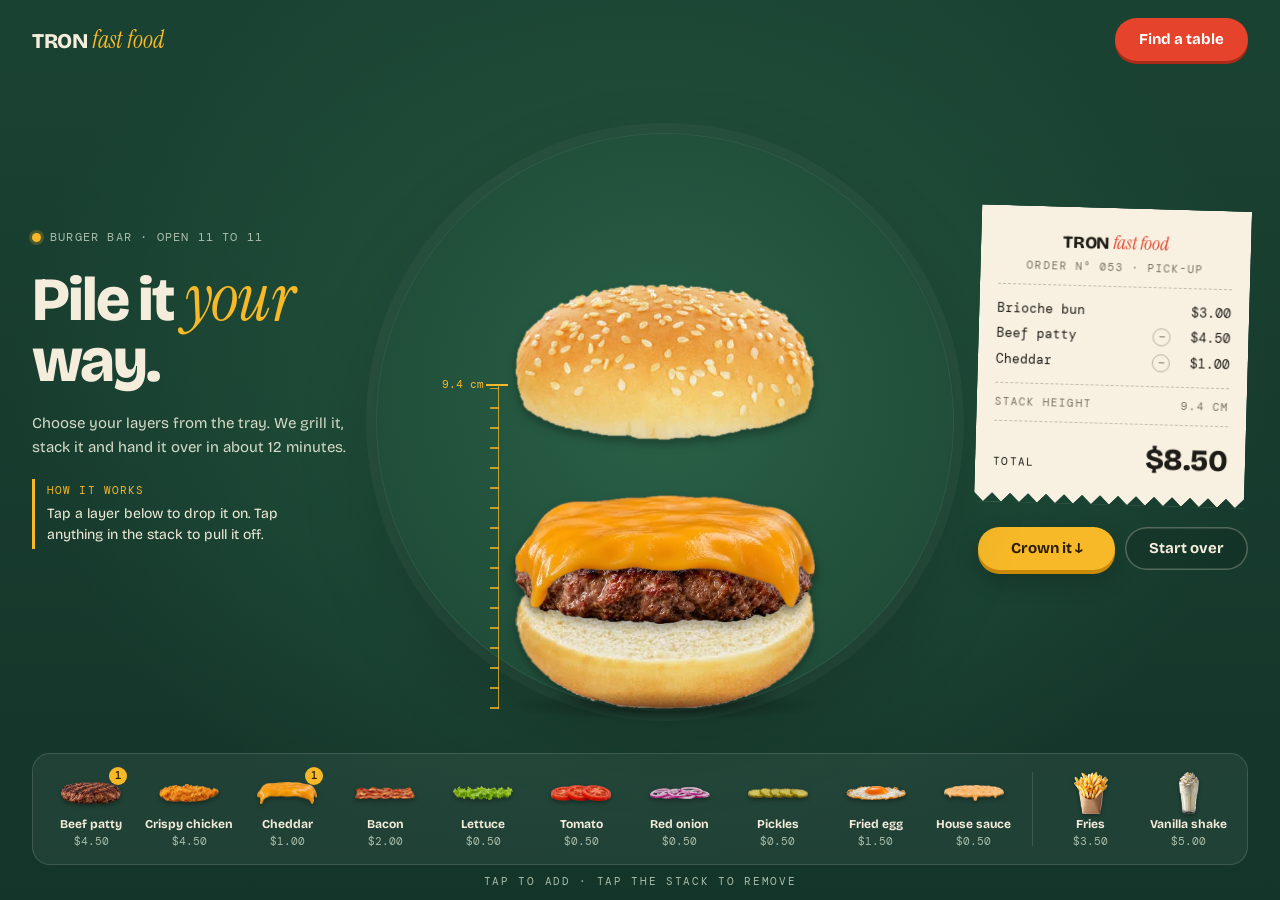
==== index.html @ 31e8bfdc "Add TRON burger builder and Eleven Green concept redesign TRON: interactive build-your-own burger wi" ====
<!doctype html>
<html lang="en">
<head>
  <meta charset="utf-8" />
  <meta name="viewport" content="width=device-width, initial-scale=1" />
  <title>TRON — burgers built by you</title>
  <meta name="description" content="TRON burger bar. Pick your layers, we grill and stack it. Ready in about 12 minutes." />
  <link rel="preconnect" href="https://fonts.googleapis.com" />
  <link rel="preconnect" href="https://fonts.gstatic.com" crossorigin />
  <link href="https://fonts.googleapis.com/css2?family=Bricolage+Grotesque:opsz,wght@12..96,400;12..96,500;12..96,700;12..96,800&family=DM+Mono:wght@400;500&family=Instrument+Serif:ital@1&display=swap" rel="stylesheet" />
  <link rel="stylesheet" href="style.css" />
  <link rel="preload" as="image" href="assets/ingredients/bun-top.webp" />
  <link rel="preload" as="image" href="assets/ingredients/bun-bottom.webp" />
</head>
<body>
  <div class="app">
    <header class="top">
      <a class="logo" href="#" aria-label="TRON, home">TRON <em>fast food</em></a>
      <button class="btn btn-red" id="tableBtn" type="button">Find a table</button>
    </header>

    <main class="builder">
      <section class="intro">
        <p class="kicker"><span class="dot"></span>BURGER BAR · OPEN 11 TO 11</p>
        <h1>Pile it <em>your</em> way.</h1>
        <p class="lead">Choose your layers from the tray. We grill it, stack it and hand it over in about 12 minutes.</p>
        <div class="note" id="note" aria-live="polite">
          <p class="note-title" id="noteTitle">HOW IT WORKS</p>
          <p class="note-text" id="noteText">Tap a layer below to drop it on. Tap anything in the stack to pull it off.</p>
        </div>
      </section>

      <section class="stage" id="stage" aria-label="Your burger">
        <div class="halo" aria-hidden="true"></div>
        <div class="ruler" aria-hidden="true">
          <span class="ruler-mark" id="rulerMark">0.0 cm</span>
        </div>
        <div class="stack" id="stack"></div>
      </section>

      <aside class="side">
        <div class="receipt" id="receipt">
          <p class="r-logo">TRON <em>fast food</em></p>
          <p class="r-meta" id="orderMeta">ORDER N° 042 · PICK-UP</p>
          <ul class="r-lines" id="lines"></ul>
          <div class="r-row r-height"><span>STACK HEIGHT</span><span id="heightVal">0.0 CM</span></div>
          <div class="r-row r-total"><span>TOTAL</span><strong id="totalVal">$0.00</strong></div>
        </div>
        <div class="actions">
          <button class="btn btn-yellow" id="crownBtn" type="button">Crown it ↓</button>
          <button class="btn btn-ghost" id="resetBtn" type="button">Start over</button>
        </div>
      </aside>

      <section class="tray-wrap">
        <div class="tray" id="tray" role="group" aria-label="Ingredients"></div>
        <p class="hint">TAP TO ADD · TAP THE STACK TO REMOVE</p>
      </section>
    </main>
  </div>

  <dialog class="modal" id="doneModal" aria-labelledby="doneTitle">
    <p class="m-kicker" id="doneNo">ORDER N° 042</p>
    <h2 id="doneTitle">It's on the <em>grill.</em></h2>
    <p class="m-text" id="doneText"></p>
    <div class="m-actions">
      <button class="btn btn-red" id="againBtn" type="button">Build another</button>
      <button class="btn btn-ghost-dark" id="closeBtn" type="button">Close</button>
    </div>
  </dialog>

  <dialog class="modal" id="tableModal" aria-labelledby="tableTitle">
    <form id="tableForm" method="dialog">
      <p class="m-kicker">TRON · TABLES</p>
      <h2 id="tableTitle">Find a <em>table.</em></h2>
      <div class="fields">
        <label>Name<input name="name" required autocomplete="given-name" /></label>
        <label>Guests
          <select name="guests"><option>1</option><option selected>2</option><option>3</option><option>4</option><option>5</option><option>6+</option></select>
        </label>
        <label>Date<input type="date" name="date" required /></label>
        <label>Time<input type="time" name="time" min="11:00" max="22:30" value="19:00" required /></label>
      </div>
      <div class="m-actions">
        <button class="btn btn-red" type="submit" value="ok">Book it</button>
        <button class="btn btn-ghost-dark" type="button" id="tableCancel">Cancel</button>
      </div>
    </form>
    <div class="table-done" id="tableDone" hidden>
      <p class="m-kicker">TRON · TABLES</p>
      <h2>See you, <em id="tableName">friend.</em></h2>
      <p class="m-text" id="tableText"></p>
      <div class="m-actions"><button class="btn btn-red" type="button" id="tableOk">Done</button></div>
    </div>
  </dialog>

  <script src="app.js"></script>
</body>
</html>
---- style.css ----
:root {
  --bg: #173b2d;
  --bg-center: #25573f;
  --panel: rgba(255, 255, 255, 0.055);
  --panel-line: rgba(255, 255, 255, 0.13);
  --text: #f4eddb;
  --muted: #a8bdaa;
  --yellow: #f7b928;
  --yellow-dark: #c98a08;
  --red: #e5432c;
  --red-dark: #a92b18;
  --paper: #f8f1e2;
  --ink: #1e1c17;
  --ink-muted: #77705f;

  --f-display: 'Bricolage Grotesque', system-ui, sans-serif;
  --f-serif: 'Instrument Serif', Georgia, serif;
  --f-mono: 'DM Mono', ui-monospace, monospace;
}

* { box-sizing: border-box; }
html, body { margin: 0; overflow-x: clip; }
body {
  min-height: 100vh;
  font-family: var(--f-display);
  color: var(--text);
  background:
    radial-gradient(900px 700px at 50% 42%, var(--bg-center) 0%, transparent 70%),
    linear-gradient(180deg, #1a4232, #14352a);
  background-color: var(--bg);
  -webkit-font-smoothing: antialiased;
}
.defs { position: absolute; width: 0; height: 0; overflow: hidden; }
button { font: inherit; color: inherit; }
p, h1, h2 { margin: 0; }
em { font-family: var(--f-serif); font-style: italic; font-weight: 400; }

/* ---------- shell ---------- */
.app {
  max-width: 1440px;
  margin: 0 auto;
  height: 100vh;
  min-height: 680px;
  display: flex;
  flex-direction: column;
  padding: 18px 32px 10px;
}
.top { display: flex; align-items: center; justify-content: space-between; }
.logo {
  font-family: var(--f-display); font-weight: 800; font-size: 21px; letter-spacing: -0.02em;
  color: var(--text); text-decoration: none;
}
.logo em { color: var(--yellow); font-size: 24px; letter-spacing: 0; }

/* ---------- buttons ---------- */
.btn {
  border: 0; border-radius: 999px; cursor: pointer;
  font-family: var(--f-display); font-weight: 700; font-size: 15px;
  padding: 14px 24px; line-height: 1; white-space: nowrap;
  transition: transform 0.15s ease, box-shadow 0.2s ease, background 0.2s ease, opacity 0.2s;
}
.btn:active { transform: translateY(2px); }
.btn:disabled { opacity: 0.5; cursor: not-allowed; }
.btn-red { background: var(--red); color: #fff; box-shadow: 0 3px 0 var(--red-dark); }
.btn-red:hover { background: #ef5139; }
.btn-red:active { box-shadow: 0 1px 0 var(--red-dark); }
.btn-yellow { background: var(--yellow); color: #2a1c00; box-shadow: 0 4px 0 var(--yellow-dark), 0 10px 24px rgba(0, 0, 0, 0.2); }
.btn-yellow:hover:not(:disabled) { background: #ffc43f; }
.btn-yellow:active { box-shadow: 0 1px 0 var(--yellow-dark); }
.btn-ghost { background: rgba(0, 0, 0, 0.12); color: var(--text); box-shadow: inset 0 0 0 1.5px rgba(244, 237, 219, 0.28); }
.btn-ghost:hover { box-shadow: inset 0 0 0 1.5px var(--text); }
.btn-ghost-dark { background: transparent; color: var(--ink); box-shadow: inset 0 0 0 1.5px rgba(30, 28, 23, 0.22); }
.btn-ghost-dark:hover { box-shadow: inset 0 0 0 1.5px var(--ink); }
:focus-visible { outline: 2px solid var(--yellow); outline-offset: 3px; }

/* ---------- builder grid ---------- */
.builder {
  flex: 1; min-height: 0;
  display: grid;
  grid-template-columns: minmax(250px, 320px) 1fr minmax(240px, 270px);
  grid-template-rows: 1fr auto;
  grid-template-areas: "intro stage side" "tray tray tray";
  gap: 10px 24px;
  padding-top: 14px;
}

/* intro */
.intro { grid-area: intro; align-self: center; display: flex; flex-direction: column; gap: 20px; margin-top: -40px; }
.kicker { font-family: var(--f-mono); font-size: 12px; letter-spacing: 0.1em; color: var(--muted); display: flex; align-items: center; gap: 9px; }
.dot { width: 9px; height: 9px; border-radius: 50%; background: var(--yellow); box-shadow: 0 0 0 3px rgba(247, 185, 40, 0.22); }
h1 { font-family: var(--f-display); font-weight: 800; font-size: clamp(44px, 4.8vw, 72px); line-height: 0.98; letter-spacing: -0.035em; }
h1 em { color: var(--yellow); font-size: 1.08em; letter-spacing: -0.01em; }
.lead { color: #d7dccb; font-size: 15px; line-height: 1.6; max-width: 34ch; }
.note { border-left: 3px solid var(--yellow); padding: 4px 0 4px 12px; min-height: 66px; }
.note-title { font-family: var(--f-mono); font-size: 11px; letter-spacing: 0.1em; color: var(--yellow); margin-bottom: 6px; text-transform: uppercase; }
.note-text { font-size: 14px; line-height: 1.5; color: var(--text); max-width: 32ch; }
.note.flash { animation: flash 0.45s ease; }
@keyframes flash { from { opacity: 0.25; transform: translateX(-6px); } to { opacity: 1; transform: none; } }

/* ---------- stage ---------- */
.stage { grid-area: stage; position: relative; min-height: 420px; }
.halo {
  position: absolute; left: 50%; top: 52%;
  width: min(100%, 92vh, 600px); aspect-ratio: 1; transform: translate(-50%, -50%);
  border-radius: 50%;
  background: radial-gradient(circle at 50% 45%, #2b6248 0%, #22513c 55%, #1d4734 100%);
  box-shadow: 0 0 0 10px rgba(255, 255, 255, 0.035), inset 0 0 0 1px rgba(255, 255, 255, 0.06), 0 30px 80px rgba(0, 0, 0, 0.18);
}
.stage::after {
  content: ""; position: absolute; left: 50%; bottom: 22px; transform: translateX(-50%);
  width: min(60%, 320px); height: 30px; border-radius: 50%;
  background: radial-gradient(closest-side, rgba(0, 0, 0, 0.35), transparent);
  pointer-events: none;
}

.ruler { position: absolute; inset: 0; pointer-events: none; }
.ruler::before {
  content: ""; position: absolute; left: max(10px, calc(50% - 175px)); bottom: 34px; height: var(--rh, 230px); width: 8px; transition: height 0.4s cubic-bezier(0.3, 1.3, 0.5, 1);
  border-right: 1.5px solid rgba(247, 185, 40, 0.75);
  background: repeating-linear-gradient(to top, rgba(247, 185, 40, 0.75) 0 1.5px, transparent 1.5px 20px);
}
.ruler-mark {
  position: absolute; left: max(10px, calc(50% - 175px)); transform: translate(-100%, 50%);
  font-family: var(--f-mono); font-size: 11px; color: var(--yellow); padding-right: 6px;
  transition: bottom 0.4s cubic-bezier(0.3, 1.3, 0.5, 1);
  white-space: nowrap;
}
.ruler-mark::after {
  content: ""; position: absolute; right: -18px; top: 50%; width: 22px; height: 1.5px; background: var(--yellow);
}

.stack {
  --s: 1;
  position: absolute; left: 50%; bottom: 34px; width: 240px; height: 0;
  transform: translateX(-50%) scale(var(--s));
  transform-origin: 50% 100%;
  transition: transform 0.45s cubic-bezier(0.3, 1, 0.4, 1);
}
.layer {
  position: absolute; left: 0; width: 240px; padding: 0; margin: 0; border: 0; background: none;
  transition: bottom 0.38s cubic-bezier(0.3, 1.35, 0.5, 1);
  filter: drop-shadow(0 4px 4px rgba(0, 0, 0, 0.3));
}
.layer img { display: block; width: 240px; height: auto; user-select: none; -webkit-user-drag: none; }
.stack-layer { cursor: pointer; }
.stack-layer img { transition: transform 0.18s ease, filter 0.18s ease; }
.stack-layer:hover:not(:disabled) img { transform: translateX(6px); filter: brightness(1.08); }
.is-crowned .stack-layer { cursor: default; }
.is-crowned .stack-layer:hover img { transform: none; filter: none; }
.drop img { animation: drop 0.6s cubic-bezier(0.3, 0.85, 0.4, 1.15) both; }
@keyframes drop {
  0% { transform: translateY(-420px); opacity: 0; }
  15% { opacity: 1; }
  100% { transform: none; }
}
.pop { animation: pop 0.24s ease-in forwards; }
@keyframes pop { to { transform: translateX(60px) scale(0.7); opacity: 0; } }

.bun-top { transition: bottom 0.6s cubic-bezier(0.45, 1.45, 0.55, 1); }
.bun-top .float { animation: float 3.2s ease-in-out infinite; }
.is-crowned .bun-top .float { animation: none; }
@keyframes float { 50% { transform: translateY(-6px); } }
.pick {
  position: absolute; left: 50%; bottom: 112px; width: 3px; height: 0; border-radius: 2px;
  background: #e4cf9c; transition: height 0.3s ease 0.45s;
}
.flag {
  position: absolute; left: 3px; top: 0; width: 34px; height: 22px;
  background: var(--yellow);
  clip-path: polygon(0 0, 100% 0, 78% 50%, 100% 100%, 0 100%);
  transform: scaleX(0); transform-origin: left; transition: transform 0.25s ease 0.75s;
  font-size: 0;
}
.is-crowned .pick { height: 56px; }
.is-crowned .flag { transform: scaleX(1); }

.side-item { position: absolute; bottom: -6px; transform: scale(0); transform-origin: 50% 100%; transition: transform 0.4s cubic-bezier(0.3, 1.5, 0.5, 1); z-index: 50; filter: drop-shadow(0 6px 8px rgba(0, 0, 0, 0.35)); }
.side-item img { display: block; width: auto; max-width: none; }
.side-fries { left: 214px; }
.side-shake { left: -58px; }
.side-item.on { transform: scale(1); }

/* ---------- receipt ---------- */
.side { grid-area: side; align-self: center; display: flex; flex-direction: column; gap: 22px; margin-top: -40px; }
.receipt {
  --zz: 9px;
  background: var(--paper); color: var(--ink);
  padding: 22px 18px calc(20px + var(--zz));
  transform: rotate(1.6deg);
  filter: drop-shadow(0 16px 26px rgba(0, 0, 0, 0.35));
  -webkit-mask: conic-gradient(from -45deg at bottom, #0000, #000 1deg 89deg, #0000 90deg) 50% / calc(2 * var(--zz)) 100%;
  mask: conic-gradient(from -45deg at bottom, #0000, #000 1deg 89deg, #0000 90deg) 50% / calc(2 * var(--zz)) 100%;
  font-family: var(--f-mono);
}
.r-logo { font-family: var(--f-display); font-weight: 800; text-align: center; font-size: 17px; letter-spacing: -0.02em; }
.r-logo em { color: var(--red); font-size: 19px; letter-spacing: 0; }
.r-meta { text-align: center; font-size: 10.5px; letter-spacing: 0.1em; color: var(--ink-muted); margin: 6px 0 0; padding-bottom: 12px; border-bottom: 1.5px dashed rgba(30, 28, 23, 0.25); }
.r-lines {
  list-style: none; margin: 12px 0 10px; padding: 0; max-height: 196px; overflow-y: auto; position: relative;
  scrollbar-width: thin;
}
.r-lines li { display: grid; grid-template-columns: 1fr auto auto; align-items: center; gap: 8px; font-size: 12.5px; padding: 4px 0; animation: line-in 0.3s ease; }
.r-lines li:first-child { grid-template-columns: 1fr auto; }
.r-lines .l-name em { font-family: var(--f-mono); font-style: normal; color: var(--red); }
@keyframes line-in { from { opacity: 0; transform: translateY(-4px); } }
.l-price { text-align: right; min-width: 52px; }
.minus {
  width: 18px; height: 18px; border-radius: 50%; border: 1px solid rgba(30, 28, 23, 0.3);
  background: transparent; color: var(--ink-muted); cursor: pointer; line-height: 1; padding: 0; font-size: 12px;
}
.minus:hover:not(:disabled) { background: var(--ink); color: var(--paper); }
.minus:disabled { opacity: 0.3; cursor: default; }
.r-row { display: flex; justify-content: space-between; align-items: baseline; }
.r-height { font-size: 10.5px; letter-spacing: 0.1em; color: var(--ink-muted); padding: 12px 0; border-top: 1.5px dashed rgba(30, 28, 23, 0.25); border-bottom: 1.5px dashed rgba(30, 28, 23, 0.25); }
.r-total { padding-top: 16px; font-size: 10.5px; letter-spacing: 0.12em; }
.r-total strong { font-family: var(--f-display); font-weight: 800; font-size: 30px; letter-spacing: -0.02em; }
.actions { display: flex; gap: 10px; }
.actions .btn-yellow { flex: 1.3; }
.actions .btn-ghost { flex: 1; }

/* ---------- tray ---------- */
.tray-wrap { grid-area: tray; }
.tray {
  display: flex; align-items: stretch; gap: 2px;
  background: var(--panel); border: 1px solid var(--panel-line); border-radius: 18px;
  padding: 10px; overflow-x: auto; scrollbar-width: thin;
}
.tray-item {
  position: relative; flex: 1 0 74px; min-width: 74px;
  display: flex; flex-direction: column; align-items: center; gap: 3px;
  padding: 8px 4px 6px; border: 0; border-radius: 12px; background: transparent; cursor: pointer;
  transition: background 0.15s ease, transform 0.15s ease, opacity 0.2s;
}
.tray-item:hover:not(:disabled) { background: rgba(255, 255, 255, 0.07); }
.tray-item:active:not(:disabled) { transform: scale(0.95); }
.tray-item:disabled { opacity: 0.4; cursor: not-allowed; }
.is-side.has { background: rgba(255, 255, 255, 0.09); }
.thumb { height: 42px; display: grid; place-items: center; }
.thumb img { width: 60px; height: auto; max-height: 42px; object-fit: contain; display: block; filter: drop-shadow(0 2px 2px rgba(0, 0, 0, 0.35)); }
.is-side .thumb img { width: auto; height: 42px; }
.t-name { font-weight: 700; font-size: 12px; white-space: nowrap; overflow: hidden; text-overflow: ellipsis; max-width: 100%; }
.t-price { font-family: var(--f-mono); font-size: 11px; color: var(--muted); }
.badge {
  position: absolute; top: 3px; right: 12px; min-width: 18px; height: 18px; border-radius: 9px; padding: 0 5px;
  background: var(--yellow); color: #2a1c00; font: 500 10.5px/18px var(--f-mono); text-align: center;
  transform: scale(0); transition: transform 0.25s cubic-bezier(0.3, 1.6, 0.5, 1);
}
.has .badge { transform: scale(1); }
.tray-sep { flex: 0 0 1px; margin: 8px 8px; background: var(--panel-line); }
.hint { text-align: center; font-family: var(--f-mono); font-size: 10.5px; letter-spacing: 0.16em; color: var(--muted); padding: 10px 0 2px; }

/* ---------- modals ---------- */
.modal {
  border: 0; padding: 32px 30px 28px; border-radius: 22px; width: min(400px, calc(100vw - 32px));
  background: var(--paper); color: var(--ink);
  box-shadow: 0 30px 80px rgba(0, 0, 0, 0.45);
}
.modal[open] { animation: modal-in 0.35s cubic-bezier(0.3, 1.3, 0.5, 1); }
@keyframes modal-in { from { opacity: 0; transform: translateY(16px) scale(0.96); } }
.modal::backdrop { background: rgba(10, 30, 22, 0.45); backdrop-filter: blur(10px); }
.m-kicker { font-family: var(--f-mono); font-size: 12px; letter-spacing: 0.14em; color: var(--red); margin-bottom: 4px; }
.modal h2 { font-family: var(--f-display); font-weight: 800; font-size: 34px; line-height: 1.05; letter-spacing: -0.03em; }
.modal h2 em { color: var(--red); font-size: 1.1em; letter-spacing: 0; }
.m-text { margin: 12px 0 24px; font-size: 14px; line-height: 1.6; color: #4a463c; }
.m-actions { display: flex; gap: 10px; }
.m-actions .btn { flex: 1; }
.fields { display: grid; grid-template-columns: 1fr 1fr; gap: 12px; margin: 18px 0 22px; }
.fields label { display: flex; flex-direction: column; gap: 6px; font-family: var(--f-mono); font-size: 11px; letter-spacing: 0.08em; color: var(--ink-muted); text-transform: uppercase; }
.fields input, .fields select {
  font: 500 15px var(--f-display); color: var(--ink); background: #fff;
  border: 1.5px solid rgba(30, 28, 23, 0.18); border-radius: 12px; padding: 10px 12px;
}
.fields input:focus, .fields select:focus { outline: none; border-color: var(--red); box-shadow: 0 0 0 3px rgba(229, 67, 44, 0.18); }

/* ---------- responsive ---------- */
@media (max-width: 1100px) {
  .builder { grid-template-columns: minmax(220px, 270px) 1fr minmax(230px, 250px); gap: 10px 16px; }
  .app { padding: 18px 20px 10px; }
}
@media (max-width: 860px) {
  .app { height: auto; min-height: 100vh; padding: 16px 16px 24px; }
  .builder {
    grid-template-columns: 1fr;
    grid-template-rows: auto auto auto auto;
    grid-template-areas: "intro" "stage" "tray" "side";
    gap: 14px;
  }
  .intro, .side { margin-top: 0; }
  .intro { text-align: center; align-items: center; gap: 10px; }
  .lead, .note { display: none; }
  h1 { font-size: clamp(34px, 9.6vw, 52px); white-space: nowrap; }
  .stage { height: 400px; min-height: 0; }
  .halo { width: min(115vw, 470px); top: 50%; }
  .ruler::before, .ruler-mark { left: 54px; }
  .tray { display: grid; grid-template-columns: repeat(4, 1fr); gap: 6px 2px; overflow: visible; padding: 12px 8px; }
  .tray-item { min-width: 0; padding: 8px 2px 10px; }
  .thumb img { width: 64px; }
  .t-name { font-size: 13px; }
  .tray-sep { display: none; }
  .side { align-self: stretch; }
  .receipt { transform: none; }
}

@media (prefers-reduced-motion: reduce) {
  *, *::before, *::after { animation-duration: 0.01ms !important; animation-iteration-count: 1 !important; transition-duration: 0.01ms !important; }
}
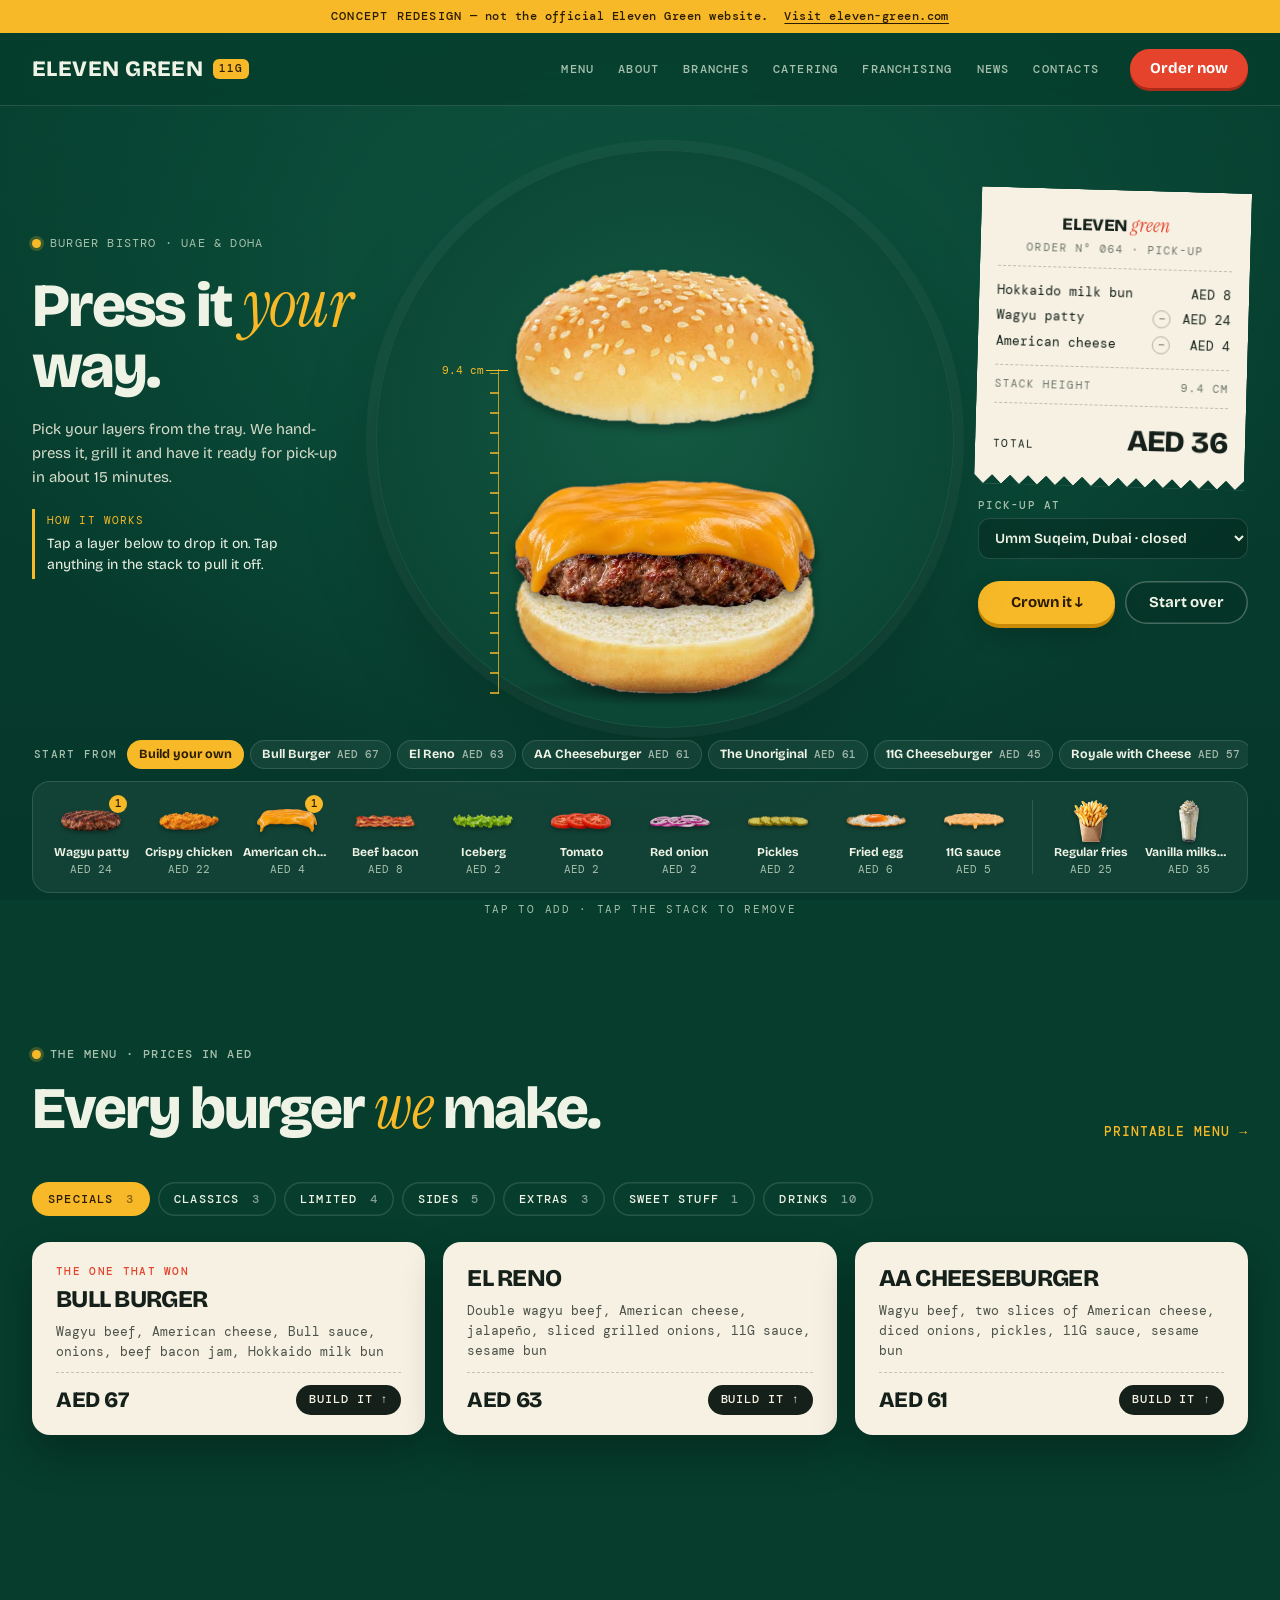
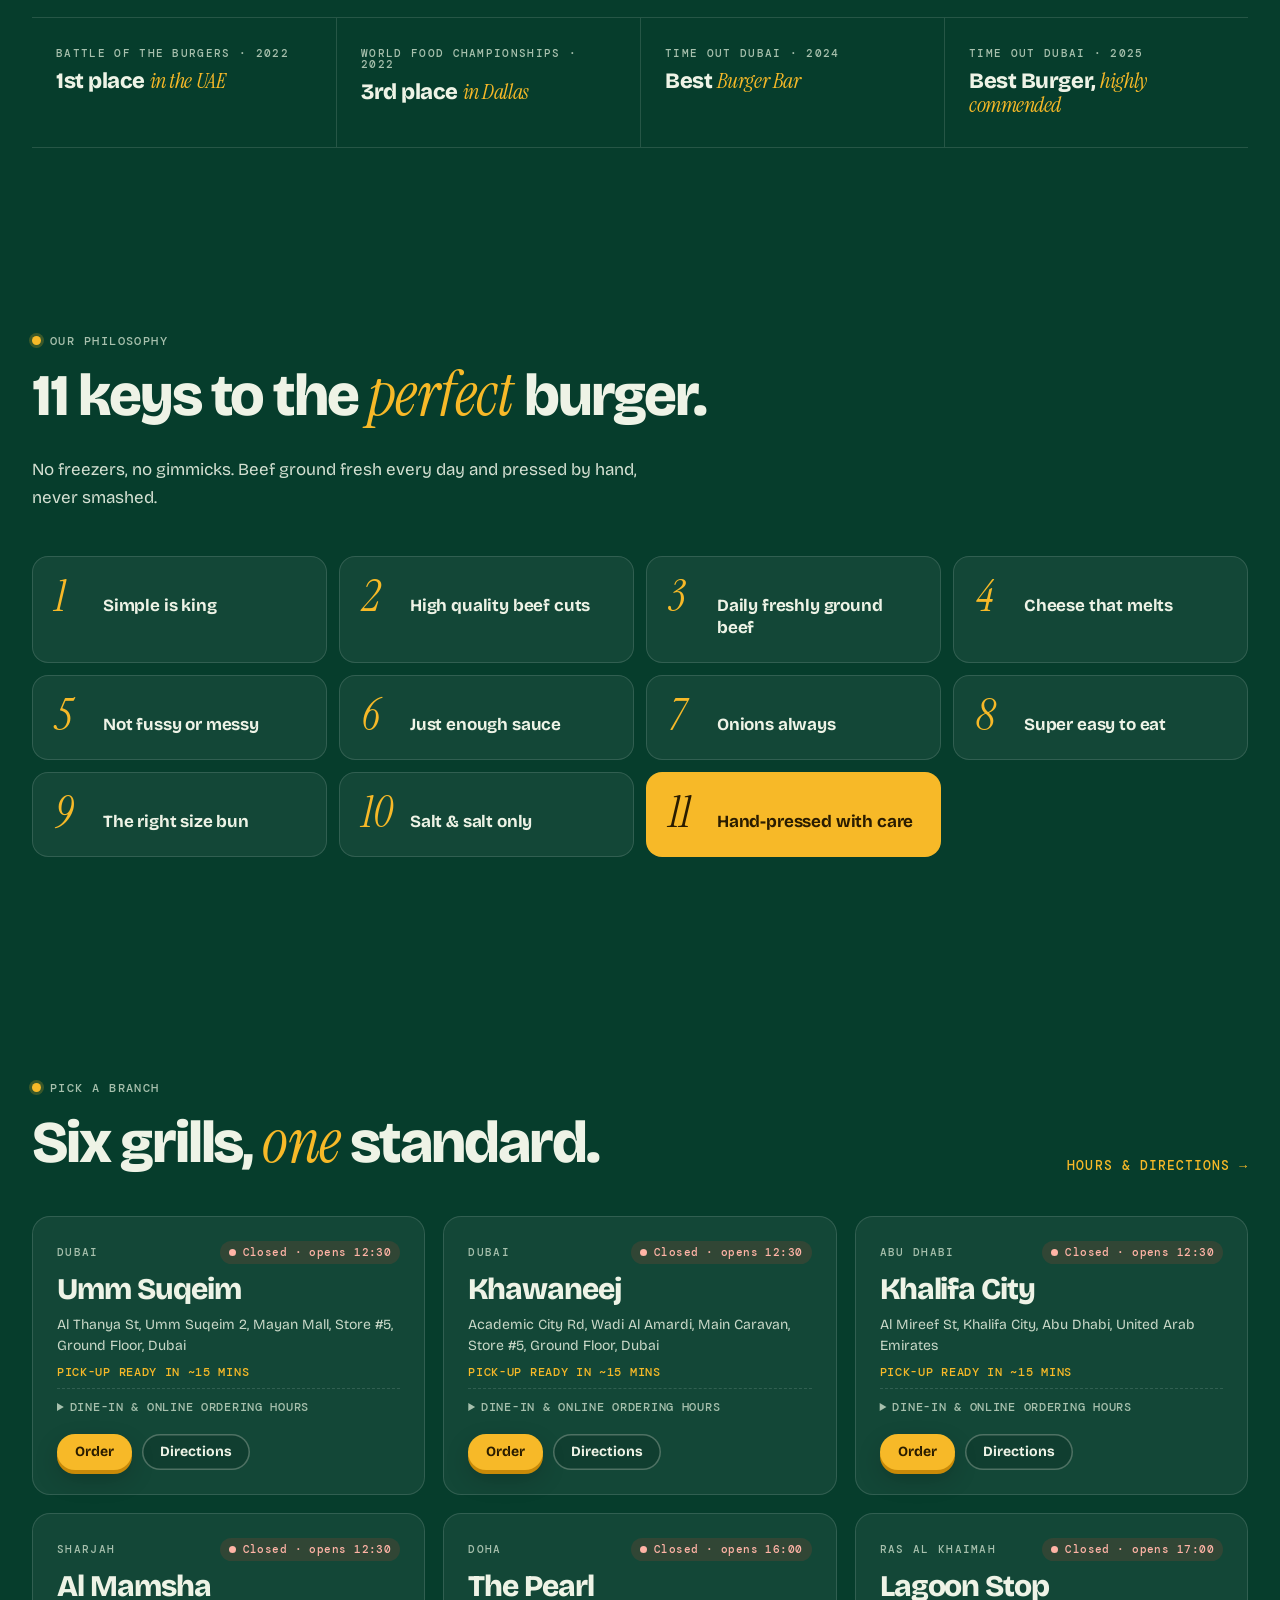
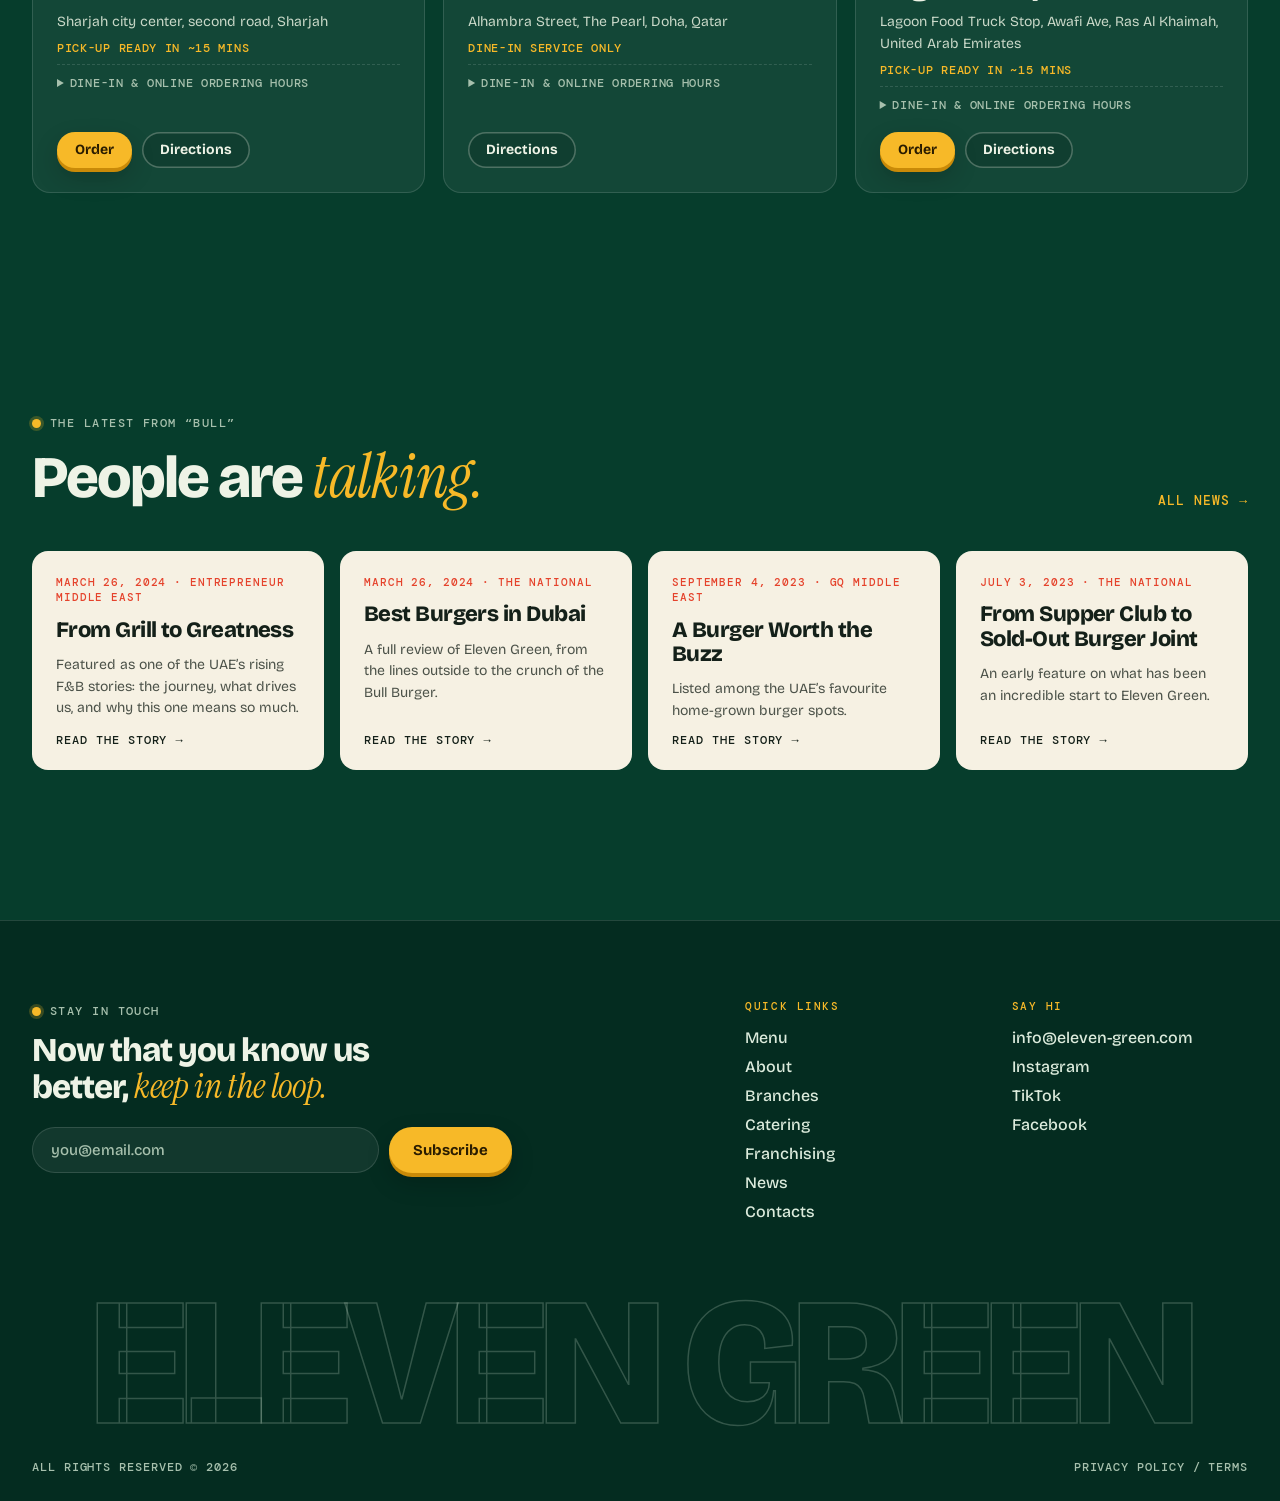
==== commit 7c5ebf5f: "Serve Eleven Green at the root, move TRON to /tron Eleven Green concept pages move from /eleven-gree" ====
--- a/index.html
+++ b/index.html
@@ -3,97 +3,149 @@
 <head>
   <meta charset="utf-8" />
   <meta name="viewport" content="width=device-width, initial-scale=1" />
-  <title>TRON — burgers built by you</title>
-  <meta name="description" content="TRON burger bar. Pick your layers, we grill and stack it. Ready in about 12 minutes." />
+  <meta name="robots" content="noindex, nofollow" />
+  <title>Eleven Green — the perfect burger, pressed with care</title>
+  <meta name="description" content="Eleven Green burger bistro: award-winning wagyu burgers in Dubai, Abu Dhabi, Sharjah, Ras Al Khaimah and Doha. Build yours and pre-order for pick-up." />
   <link rel="preconnect" href="https://fonts.googleapis.com" />
   <link rel="preconnect" href="https://fonts.gstatic.com" crossorigin />
-  <link href="https://fonts.googleapis.com/css2?family=Bricolage+Grotesque:opsz,wght@12..96,400;12..96,500;12..96,700;12..96,800&family=DM+Mono:wght@400;500&family=Instrument+Serif:ital@1&display=swap" rel="stylesheet" />
-  <link rel="stylesheet" href="style.css" />
+  <link href="https://fonts.googleapis.com/css2?family=Bricolage+Grotesque:opsz,wght@12..96,400;12..96,500;12..96,600;12..96,700;12..96,800&family=DM+Mono:wght@400;500&family=Instrument+Serif:ital@1&display=swap" rel="stylesheet" />
+  <link rel="stylesheet" href="css/base.css" />
+  <link rel="stylesheet" href="css/builder.css" />
   <link rel="preload" as="image" href="assets/ingredients/bun-top.webp" />
   <link rel="preload" as="image" href="assets/ingredients/bun-bottom.webp" />
 </head>
 <body>
-  <div class="app">
-    <header class="top">
-      <a class="logo" href="#" aria-label="TRON, home">TRON <em>fast food</em></a>
-      <button class="btn btn-red" id="tableBtn" type="button">Find a table</button>
-    </header>
+  <header id="site-header"></header>
 
-    <main class="builder">
-      <section class="intro">
-        <p class="kicker"><span class="dot"></span>BURGER BAR · OPEN 11 TO 11</p>
-        <h1>Pile it <em>your</em> way.</h1>
-        <p class="lead">Choose your layers from the tray. We grill it, stack it and hand it over in about 12 minutes.</p>
-        <div class="note" id="note" aria-live="polite">
-          <p class="note-title" id="noteTitle">HOW IT WORKS</p>
-          <p class="note-text" id="noteText">Tap a layer below to drop it on. Tap anything in the stack to pull it off.</p>
+  <main>
+    <!-- ============ HERO: build your own ============ -->
+    <section class="hero-builder" aria-label="Build your burger">
+      <div class="builder">
+        <section class="intro">
+          <p class="kicker"><span class="dot"></span>BURGER BISTRO · UAE &amp; DOHA</p>
+          <h1>Press it <em>your</em> way.</h1>
+          <p class="lead">Pick your layers from the tray. We hand-press it, grill it and have it ready for pick-up in about 15 minutes.</p>
+          <div class="note" id="note" aria-live="polite">
+            <p class="note-title" id="noteTitle">HOW IT WORKS</p>
+            <p class="note-text" id="noteText">Tap a layer below to drop it on. Tap anything in the stack to pull it off.</p>
+          </div>
+        </section>
+
+        <section class="stage" id="stage" aria-label="Your burger">
+          <div class="halo" aria-hidden="true"></div>
+          <div class="ruler" aria-hidden="true"><span class="ruler-mark" id="rulerMark">0.0 cm</span></div>
+          <div class="stack" id="stack"></div>
+        </section>
+
+        <aside class="side">
+          <div class="receipt" id="receipt">
+            <p class="r-logo">ELEVEN <em>green</em></p>
+            <p class="r-meta" id="orderMeta">ORDER N° 011 · PICK-UP</p>
+            <ul class="r-lines" id="lines"></ul>
+            <div class="r-row r-height"><span>STACK HEIGHT</span><span id="heightVal">0.0 CM</span></div>
+            <div class="r-row r-total"><span>TOTAL</span><strong id="totalVal">AED 0</strong></div>
+          </div>
+          <label class="pickup">
+            <span>Pick-up at</span>
+            <select id="pickup" aria-label="Pick-up branch"></select>
+          </label>
+          <div class="actions">
+            <button class="btn btn-yellow" id="crownBtn" type="button">Crown it ↓</button>
+            <button class="btn btn-ghost" id="resetBtn" type="button">Start over</button>
+          </div>
+        </aside>
+
+        <section class="tray-wrap">
+          <div class="presets" id="presets" role="group" aria-label="Start from a menu burger"></div>
+          <div class="tray" id="tray" role="group" aria-label="Ingredients"></div>
+          <p class="hint">TAP TO ADD · TAP THE STACK TO REMOVE</p>
+        </section>
+      </div>
+    </section>
+
+    <!-- ============ Full menu ============ -->
+    <section class="section" id="menu">
+      <div class="wrap">
+        <div class="section-head reveal">
+          <div>
+            <p class="eyebrow"><span class="dot"></span>The menu · prices in AED</p>
+            <h2 class="h2">Every burger <em>we</em> make.</h2>
+          </div>
+          <a class="link-arrow" href="menu.html">Printable menu →</a>
         </div>
-      </section>
+        <div class="reveal" data-render="menuHome"></div>
+      </div>
+    </section>
 
-      <section class="stage" id="stage" aria-label="Your burger">
-        <div class="halo" aria-hidden="true"></div>
-        <div class="ruler" aria-hidden="true">
-          <span class="ruler-mark" id="rulerMark">0.0 cm</span>
+    <!-- ============ Awards ============ -->
+    <section class="section tight" aria-label="Awards">
+      <div class="wrap">
+        <div class="awards reveal">
+          <div class="award"><p>Battle of the Burgers · 2022</p><h3>1st place <em>in the UAE</em></h3></div>
+          <div class="award"><p>World Food Championships · 2022</p><h3>3rd place <em>in Dallas</em></h3></div>
+          <div class="award"><p>Time Out Dubai · 2024</p><h3>Best <em>Burger Bar</em></h3></div>
+          <div class="award"><p>Time Out Dubai · 2025</p><h3>Best Burger, <em>highly commended</em></h3></div>
         </div>
-        <div class="stack" id="stack"></div>
-      </section>
+      </div>
+    </section>
 
-      <aside class="side">
-        <div class="receipt" id="receipt">
-          <p class="r-logo">TRON <em>fast food</em></p>
-          <p class="r-meta" id="orderMeta">ORDER N° 042 · PICK-UP</p>
-          <ul class="r-lines" id="lines"></ul>
-          <div class="r-row r-height"><span>STACK HEIGHT</span><span id="heightVal">0.0 CM</span></div>
-          <div class="r-row r-total"><span>TOTAL</span><strong id="totalVal">$0.00</strong></div>
+    <!-- ============ 11 keys ============ -->
+    <section class="section" id="keys">
+      <div class="wrap">
+        <div class="section-head reveal">
+          <div>
+            <p class="eyebrow"><span class="dot"></span>Our philosophy</p>
+            <h2 class="h2">11 keys to the <em>perfect</em> burger.</h2>
+          </div>
+          <p class="lede">No freezers, no gimmicks. Beef ground fresh every day and pressed by hand, never smashed.</p>
         </div>
-        <div class="actions">
-          <button class="btn btn-yellow" id="crownBtn" type="button">Crown it ↓</button>
-          <button class="btn btn-ghost" id="resetBtn" type="button">Start over</button>
+        <ol class="keys reveal" data-render="keys"></ol>
+      </div>
+    </section>
+
+    <!-- ============ Branches ============ -->
+    <section class="section" id="branches">
+      <div class="wrap">
+        <div class="section-head reveal">
+          <div>
+            <p class="eyebrow"><span class="dot"></span>Pick a branch</p>
+            <h2 class="h2">Six grills, <em>one</em> standard.</h2>
+          </div>
+          <a class="link-arrow" href="branches.html">Hours &amp; directions →</a>
         </div>
-      </aside>
+        <div class="branches reveal" data-render="branches" data-full="1"></div>
+      </div>
+    </section>
 
-      <section class="tray-wrap">
-        <div class="tray" id="tray" role="group" aria-label="Ingredients"></div>
-        <p class="hint">TAP TO ADD · TAP THE STACK TO REMOVE</p>
-      </section>
-    </main>
-  </div>
+    <!-- ============ News ============ -->
+    <section class="section" id="news">
+      <div class="wrap">
+        <div class="section-head reveal">
+          <div>
+            <p class="eyebrow"><span class="dot"></span>The latest from “Bull”</p>
+            <h2 class="h2">People are <em>talking.</em></h2>
+          </div>
+          <a class="link-arrow" href="news.html">All news →</a>
+        </div>
+        <div class="news-grid reveal" data-render="news"></div>
+      </div>
+    </section>
+  </main>
+
+  <footer id="site-footer"></footer>
 
   <dialog class="modal" id="doneModal" aria-labelledby="doneTitle">
-    <p class="m-kicker" id="doneNo">ORDER N° 042</p>
-    <h2 id="doneTitle">It's on the <em>grill.</em></h2>
+    <p class="m-kicker" id="doneNo">ORDER N° 011</p>
+    <h2 id="doneTitle">It’s on the <em>grill.</em></h2>
     <p class="m-text" id="doneText"></p>
     <div class="m-actions">
-      <button class="btn btn-red" id="againBtn" type="button">Build another</button>
-      <button class="btn btn-ghost-dark" id="closeBtn" type="button">Close</button>
+      <a class="btn btn-red" href="https://www.eleven-green.com/order" target="_blank" rel="noopener">Order online</a>
+      <button class="btn btn-ghost-dark" id="againBtn" type="button">Build another</button>
     </div>
   </dialog>
 
-  <dialog class="modal" id="tableModal" aria-labelledby="tableTitle">
-    <form id="tableForm" method="dialog">
-      <p class="m-kicker">TRON · TABLES</p>
-      <h2 id="tableTitle">Find a <em>table.</em></h2>
-      <div class="fields">
-        <label>Name<input name="name" required autocomplete="given-name" /></label>
-        <label>Guests
-          <select name="guests"><option>1</option><option selected>2</option><option>3</option><option>4</option><option>5</option><option>6+</option></select>
-        </label>
-        <label>Date<input type="date" name="date" required /></label>
-        <label>Time<input type="time" name="time" min="11:00" max="22:30" value="19:00" required /></label>
-      </div>
-      <div class="m-actions">
-        <button class="btn btn-red" type="submit" value="ok">Book it</button>
-        <button class="btn btn-ghost-dark" type="button" id="tableCancel">Cancel</button>
-      </div>
-    </form>
-    <div class="table-done" id="tableDone" hidden>
-      <p class="m-kicker">TRON · TABLES</p>
-      <h2>See you, <em id="tableName">friend.</em></h2>
-      <p class="m-text" id="tableText"></p>
-      <div class="m-actions"><button class="btn btn-red" type="button" id="tableOk">Done</button></div>
-    </div>
-  </dialog>
-
-  <script src="app.js"></script>
+  <script src="js/data.js"></script>
+  <script src="js/site.js"></script>
+  <script src="js/builder.js"></script>
 </body>
 </html>
--- a/css/base.css
+++ b/css/base.css
@@ -0,0 +1,414 @@
+/* Eleven Green — shared styles (tokens, chrome, sections, cards, forms) */
+:root {
+  --bg: #063d2c;
+  --bg-deep: #042c20;
+  --bg-center: #0f5540;
+  --panel: rgba(255, 255, 255, 0.055);
+  --panel-line: rgba(255, 255, 255, 0.13);
+  --line: rgba(232, 241, 232, 0.14);
+  --text: #eef3e6;
+  --muted: #a7c0ad;
+  --mint: #dcebdc;
+  --yellow: #f7b928;
+  --yellow-dark: #c98a08;
+  --red: #e5432c;
+  --red-dark: #a92b18;
+  --paper: #f6f1e3;
+  --ink: #142019;
+  --ink-muted: #6b7268;
+
+  --f-display: 'Bricolage Grotesque', system-ui, sans-serif;
+  --f-serif: 'Instrument Serif', Georgia, serif;
+  --f-mono: 'DM Mono', ui-monospace, monospace;
+}
+
+* { box-sizing: border-box; }
+html { scroll-behavior: smooth; scroll-padding-top: 90px; }
+html, body { margin: 0; overflow-x: clip; }
+body {
+  min-height: 100vh;
+  font-family: var(--f-display);
+  color: var(--text);
+  background:
+    radial-gradient(1000px 760px at 50% 32%, var(--bg-center) 0%, transparent 70%),
+    linear-gradient(180deg, #074231, #05372a);
+  background-color: var(--bg);
+  background-attachment: fixed;
+  -webkit-font-smoothing: antialiased;
+}
+button { font: inherit; color: inherit; }
+p, h1, h2, h3 { margin: 0; }
+a { color: inherit; }
+em { font-family: var(--f-serif); font-style: italic; font-weight: 400; }
+img { max-width: 100%; }
+.sr-only { position: absolute; width: 1px; height: 1px; overflow: hidden; clip: rect(0 0 0 0); white-space: nowrap; }
+.wrap { max-width: 1320px; margin: 0 auto; padding: 0 32px; }
+:focus-visible { outline: 2px solid var(--yellow); outline-offset: 3px; }
+
+/* ---------- buttons ---------- */
+.btn {
+  display: inline-flex; align-items: center; justify-content: center; gap: 8px;
+  border: 0; border-radius: 999px; cursor: pointer; text-decoration: none;
+  font-family: var(--f-display); font-weight: 700; font-size: 15px;
+  padding: 14px 24px; line-height: 1; white-space: nowrap;
+  transition: transform 0.15s ease, box-shadow 0.2s ease, background 0.2s ease, opacity 0.2s;
+}
+.btn:active { transform: translateY(2px); }
+.btn:disabled { opacity: 0.5; cursor: not-allowed; }
+.btn-red { background: var(--red); color: #fff; box-shadow: 0 3px 0 var(--red-dark); }
+.btn-red:hover { background: #ef5139; }
+.btn-yellow { background: var(--yellow); color: #2a1c00; box-shadow: 0 4px 0 var(--yellow-dark), 0 10px 24px rgba(0, 0, 0, 0.2); }
+.btn-yellow:hover:not(:disabled) { background: #ffc43f; }
+.btn-ghost { background: rgba(0, 0, 0, 0.12); color: var(--text); box-shadow: inset 0 0 0 1.5px rgba(238, 243, 230, 0.28); }
+.btn-ghost:hover { box-shadow: inset 0 0 0 1.5px var(--text); }
+.btn-ghost-dark { background: transparent; color: var(--ink); box-shadow: inset 0 0 0 1.5px rgba(20, 32, 25, 0.22); }
+.btn-ghost-dark:hover { box-shadow: inset 0 0 0 1.5px var(--ink); }
+
+/* ---------- concept notice ---------- */
+.concept-bar {
+  background: var(--yellow); color: #2a1c00; text-align: center;
+  font: 500 12px/1.4 var(--f-mono); letter-spacing: 0.04em; padding: 8px 16px;
+}
+.concept-bar strong { font-weight: 500; text-transform: uppercase; letter-spacing: 0.1em; }
+.concept-bar a { color: inherit; margin-left: 8px; text-underline-offset: 3px; }
+
+/* ---------- header ---------- */
+.site-header {
+  position: sticky; top: 0; z-index: 40;
+  background: rgba(6, 61, 44, 0.82);
+  backdrop-filter: blur(12px); -webkit-backdrop-filter: blur(12px);
+  border-bottom: 1px solid var(--line);
+}
+.site-header .wrap { display: flex; align-items: center; gap: 20px; height: 72px; max-width: 1440px; }
+.brand {
+  display: inline-flex; align-items: center; gap: 10px;
+  font-weight: 800; font-size: 22px; letter-spacing: 0.02em; text-decoration: none; color: var(--text); white-space: nowrap;
+}
+.brand small {
+  font: 500 10.5px/1 var(--f-mono); letter-spacing: 0.08em; color: #2a1c00;
+  background: var(--yellow); padding: 5px 6px; border-radius: 6px;
+}
+.nav { display: flex; align-items: center; gap: 2px; margin-left: auto; }
+.nav a:not(.btn) {
+  font: 500 12px/1 var(--f-mono); letter-spacing: 0.1em; text-transform: uppercase; text-decoration: none;
+  color: var(--muted); padding: 10px 11px; border-radius: 999px; transition: color 0.15s, background 0.15s;
+}
+.nav a:not(.btn):hover, .nav a[aria-current="page"] { color: var(--text); background: rgba(255, 255, 255, 0.08); }
+.nav .nav-cta { display: none; }
+.head-cta { padding: 12px 20px; }
+.menu-toggle { display: none; }
+
+/* ---------- section scaffolding ---------- */
+.section { padding: 110px 0; position: relative; }
+.section.tight { padding: 72px 0; }
+.section-head { display: flex; justify-content: space-between; align-items: end; gap: 32px; margin-bottom: 44px; flex-wrap: wrap; }
+.eyebrow {
+  display: inline-flex; align-items: center; gap: 9px; margin-bottom: 16px;
+  font: 500 12px/1 var(--f-mono); letter-spacing: 0.12em; text-transform: uppercase; color: var(--muted);
+}
+.dot { width: 9px; height: 9px; border-radius: 50%; background: var(--yellow); box-shadow: 0 0 0 3px rgba(247, 185, 40, 0.22); flex: none; }
+.h2 { font-weight: 800; font-size: clamp(38px, 4.6vw, 68px); line-height: 0.98; letter-spacing: -0.035em; }
+.h2 em, .h3 em, .page-hero h1 em { color: var(--yellow); letter-spacing: -0.01em; font-size: 1.06em; }
+.h3 { font-weight: 800; font-size: clamp(26px, 2.6vw, 36px); line-height: 1.05; letter-spacing: -0.03em; }
+.lede { color: #d4e0d2; font-size: 17px; line-height: 1.65; max-width: 58ch; }
+.link-arrow { font: 500 13px/1 var(--f-mono); letter-spacing: 0.08em; text-transform: uppercase; color: var(--yellow); text-decoration: none; }
+.link-arrow:hover { text-decoration: underline; text-underline-offset: 4px; }
+
+/* page hero (inner pages) */
+.page-hero { position: relative; padding: 96px 0 56px; overflow: hidden; }
+.page-hero::before {
+  content: ""; position: absolute; right: -180px; top: -120px; width: 620px; aspect-ratio: 1; border-radius: 50%;
+  background: radial-gradient(circle at 50% 45%, #145a43, #0b4734 70%);
+  box-shadow: 0 0 0 12px rgba(255, 255, 255, 0.03), inset 0 0 0 1px rgba(255, 255, 255, 0.06);
+  z-index: -1;
+}
+.page-hero h1 { font-weight: 800; font-size: clamp(48px, 7vw, 104px); line-height: 0.94; letter-spacing: -0.045em; margin-bottom: 22px; }
+.page-hero .lede { font-size: 18px; }
+.page-hero .actions-row { margin-top: 30px; }
+.actions-row { display: flex; gap: 12px; flex-wrap: wrap; }
+
+/* ---------- paper / receipt ---------- */
+.paper { background: var(--paper); color: var(--ink); border-radius: 18px; box-shadow: 0 18px 40px rgba(0, 0, 0, 0.28); }
+.receipt-edge, .paper.receipt {
+  --zz: 9px; border-radius: 4px 4px 0 0; padding-bottom: calc(26px + var(--zz)) !important;
+  -webkit-mask: conic-gradient(from -45deg at bottom, #0000, #000 1deg 89deg, #0000 90deg) 50% / calc(2 * var(--zz)) 100%;
+  mask: conic-gradient(from -45deg at bottom, #0000, #000 1deg 89deg, #0000 90deg) 50% / calc(2 * var(--zz)) 100%;
+  box-shadow: none; filter: drop-shadow(0 16px 26px rgba(0, 0, 0, 0.3));
+}
+.tilt-0 { transform: rotate(-1.2deg); }
+.tilt-1 { transform: rotate(0.8deg); }
+.tilt-2 { transform: rotate(-0.4deg); }
+
+/* signature cards (home) */
+.sig-grid { display: grid; grid-template-columns: repeat(3, 1fr); gap: 28px; }
+.sig { padding: 28px 26px 24px; display: flex; flex-direction: column; gap: 12px; transition: transform 0.25s ease; }
+.sig:hover { transform: rotate(0deg) translateY(-4px); }
+.sig-tag { font: 500 11px/1 var(--f-mono); letter-spacing: 0.12em; text-transform: uppercase; color: var(--red); }
+.sig h3 { font-weight: 800; font-size: 34px; letter-spacing: -0.035em; line-height: 1; }
+.sig-desc { font: 400 13px/1.6 var(--f-mono); color: #4c5249; flex: 1; }
+.sig-foot { display: flex; justify-content: space-between; align-items: baseline; border-top: 1.5px dashed rgba(20, 32, 25, 0.25); padding-top: 14px; }
+.sig-foot strong { font-weight: 800; font-size: 26px; letter-spacing: -0.02em; }
+.sig-foot a { font: 500 12px/1 var(--f-mono); letter-spacing: 0.08em; text-transform: uppercase; color: var(--red); text-decoration: none; }
+
+/* home menu (tabs + cards) */
+.mh-tabs { display: flex; gap: 8px; flex-wrap: wrap; margin-bottom: 26px; }
+.mh-tabs .chip { cursor: pointer; background: none; border: 0; color: var(--text); }
+.mh-tabs .chip.is-active { background: var(--yellow); color: #2a1c00; }
+.mh-count { opacity: 0.55; margin-left: 4px; }
+.mh-grid { display: grid; grid-template-columns: repeat(3, 1fr); gap: 18px; }
+.mh-grid[hidden] { display: none; }
+.mh-item { padding: 24px 24px 20px; display: flex; flex-direction: column; gap: 10px; animation: mh-in 0.35s ease both; }
+.mh-item:nth-child(2) { animation-delay: 0.04s; } .mh-item:nth-child(3) { animation-delay: 0.08s; } .mh-item:nth-child(n+4) { animation-delay: 0.12s; }
+@keyframes mh-in { from { opacity: 0; transform: translateY(10px); } }
+.mh-item h3 { font-weight: 800; font-size: 24px; letter-spacing: -0.03em; line-height: 1.05; text-transform: uppercase; }
+.mh-desc { font: 400 12.5px/1.6 var(--f-mono); color: #4c5249; flex: 1; }
+.mh-foot { display: flex; justify-content: space-between; align-items: center; gap: 10px; margin-top: auto; border-top: 1.5px dashed rgba(20, 32, 25, 0.22); padding-top: 12px; }
+.mh-foot strong { font-weight: 800; font-size: 22px; letter-spacing: -0.02em; }
+.mh-build {
+  font: 500 11.5px/1 var(--f-mono); letter-spacing: 0.08em; text-transform: uppercase; cursor: pointer;
+  background: var(--ink); color: var(--paper); border: 0; border-radius: 999px; padding: 9px 13px;
+}
+.mh-build:hover { background: var(--red); }
+
+/* 11 keys */
+.keys { list-style: none; padding: 0; margin: 0; display: grid; grid-template-columns: repeat(4, 1fr); gap: 12px; }
+.keys li {
+  display: flex; align-items: baseline; gap: 14px; padding: 22px 22px 24px;
+  background: var(--panel); border: 1px solid var(--panel-line); border-radius: 16px;
+  transition: background 0.2s, transform 0.2s;
+}
+.keys li:hover { background: rgba(255, 255, 255, 0.09); transform: translateY(-2px); }
+.k-no { font: italic 400 44px/0.8 var(--f-serif); color: var(--yellow); min-width: 34px; }
+.k-t { font-weight: 700; font-size: 17px; line-height: 1.25; letter-spacing: -0.01em; }
+.keys li:last-child { grid-column: span 1; background: var(--yellow); color: #2a1c00; border-color: transparent; }
+.keys li:last-child .k-no { color: #2a1c00; }
+
+/* branches */
+.branches { display: grid; grid-template-columns: repeat(3, 1fr); gap: 18px; }
+.branch {
+  display: flex; flex-direction: column; gap: 10px; padding: 24px;
+  background: var(--panel); border: 1px solid var(--panel-line); border-radius: 18px;
+}
+.branch-top { display: flex; justify-content: space-between; align-items: center; gap: 10px; }
+.b-city { font: 500 11px/1 var(--f-mono); letter-spacing: 0.12em; text-transform: uppercase; color: var(--muted); }
+.status {
+  display: inline-flex; align-items: center; gap: 7px;
+  font: 500 11px/1 var(--f-mono); letter-spacing: 0.04em; color: #ffb4a6;
+  padding: 6px 9px; border-radius: 999px; background: rgba(229, 67, 44, 0.14);
+}
+.status::before { content: ""; width: 7px; height: 7px; border-radius: 50%; background: currentColor; }
+.status.is-open { color: #9ff0b6; background: rgba(76, 217, 120, 0.13); }
+.b-name { font-weight: 800; font-size: 30px; letter-spacing: -0.035em; line-height: 1; }
+.b-addr { color: #c9d8c8; font-size: 14px; line-height: 1.55; }
+.b-flag { font: 500 11.5px/1 var(--f-mono); letter-spacing: 0.06em; color: var(--yellow); text-transform: uppercase; }
+.b-actions { display: flex; gap: 10px; margin-top: auto; padding-top: 8px; }
+.b-actions .btn { padding: 11px 18px; font-size: 14px; }
+.hours { border-top: 1px dashed var(--panel-line); padding-top: 10px; }
+.hours summary { cursor: pointer; font: 500 12px/1.4 var(--f-mono); letter-spacing: 0.06em; text-transform: uppercase; color: var(--muted); }
+.hours table { width: 100%; border-collapse: collapse; margin-top: 10px; font: 400 13px/1 var(--f-mono); }
+.hours th, .hours td { padding: 6px 0; border-bottom: 1px solid rgba(255, 255, 255, 0.06); }
+.hours th { text-align: left; font-weight: 400; color: var(--muted); }
+.hours td { text-align: right; }
+
+/* awards strip */
+.awards { display: grid; grid-template-columns: repeat(4, 1fr); border-top: 1px solid var(--line); border-bottom: 1px solid var(--line); }
+.award { padding: 30px 24px; border-left: 1px solid var(--line); }
+.award:first-child { border-left: 0; }
+.award p { font: 500 11px/1 var(--f-mono); letter-spacing: 0.12em; text-transform: uppercase; color: var(--muted); margin-bottom: 10px; }
+.award h3 { font-weight: 800; font-size: 22px; line-height: 1.1; letter-spacing: -0.02em; }
+.award h3 em { color: var(--yellow); }
+
+/* news */
+.news-grid { display: grid; grid-template-columns: repeat(4, 1fr); gap: 16px; }
+.news-card {
+  display: flex; flex-direction: column; gap: 12px; padding: 24px; text-decoration: none;
+  background: var(--paper); color: var(--ink); border-radius: 16px; transition: transform 0.2s ease, box-shadow 0.2s ease;
+}
+.news-card:hover { transform: translateY(-4px) rotate(-0.6deg); box-shadow: 0 18px 30px rgba(0, 0, 0, 0.3); }
+.n-meta { font: 500 11px/1.4 var(--f-mono); letter-spacing: 0.08em; text-transform: uppercase; color: var(--red); }
+.news-card h3 { font-weight: 800; font-size: 22px; line-height: 1.1; letter-spacing: -0.025em; }
+.news-card p:not(.n-meta) { font-size: 14px; line-height: 1.55; color: #4c5249; flex: 1; }
+.n-more { font: 500 12px/1 var(--f-mono); letter-spacing: 0.08em; text-transform: uppercase; }
+
+/* about: values, story, milestones */
+.values { display: grid; grid-template-columns: repeat(3, 1fr); gap: 16px; }
+.value { padding: 28px; background: var(--panel); border: 1px solid var(--panel-line); border-radius: 18px; }
+.v-no { font: 500 12px/1 var(--f-mono); color: var(--yellow); letter-spacing: 0.1em; }
+.value h3 { font-weight: 800; font-size: 24px; letter-spacing: -0.025em; margin: 14px 0 10px; line-height: 1.1; }
+.value p { color: #c9d8c8; font-size: 15px; line-height: 1.6; }
+.mission { text-align: center; padding: 90px 0; }
+.mission p { font-weight: 800; font-size: clamp(30px, 4vw, 56px); line-height: 1.05; letter-spacing: -0.035em; max-width: 22ch; margin: 0 auto; }
+.mission p em { color: var(--yellow); }
+.story { display: grid; grid-template-columns: repeat(3, 1fr); gap: 28px; }
+.chapter { padding-top: 22px; border-top: 2px solid var(--yellow); }
+.c-year { font: italic 400 64px/1 var(--f-serif); color: var(--yellow); margin-bottom: 8px; }
+.chapter h3 { font-weight: 800; font-size: 26px; letter-spacing: -0.03em; margin-bottom: 10px; }
+.chapter p:not(.c-year) { color: #c9d8c8; font-size: 15px; line-height: 1.65; }
+.timeline { list-style: none; margin: 0; padding: 0 0 0 28px; border-left: 2px solid var(--panel-line); display: grid; gap: 30px; max-width: 760px; }
+.timeline li { position: relative; }
+.timeline li::before {
+  content: ""; position: absolute; left: -36px; top: 4px; width: 14px; height: 14px; border-radius: 50%;
+  background: var(--bg); border: 2px solid var(--yellow);
+}
+.timeline li:first-child::before { background: var(--yellow); }
+.m-date { font: 500 12px/1 var(--f-mono); letter-spacing: 0.1em; text-transform: uppercase; color: var(--muted); margin-bottom: 8px; }
+.timeline h3 { font-weight: 800; font-size: 24px; letter-spacing: -0.025em; margin-bottom: 4px; }
+.timeline p:not(.m-date) { color: #c9d8c8; }
+
+/* menu page */
+.chips {
+  position: sticky; top: 72px; z-index: 30; display: flex; gap: 8px; overflow-x: auto; scrollbar-width: none;
+  padding: 14px 0; margin-bottom: 30px; background: linear-gradient(180deg, rgba(6, 61, 44, 0.95) 70%, transparent);
+}
+.chip {
+  flex: none; font: 500 12px/1 var(--f-mono); letter-spacing: 0.1em; text-transform: uppercase; text-decoration: none;
+  padding: 11px 16px; border-radius: 999px; color: var(--text); box-shadow: inset 0 0 0 1.5px var(--panel-line);
+}
+.chip:hover { box-shadow: inset 0 0 0 1.5px var(--text); }
+.chip.is-active { background: var(--yellow); color: #2a1c00; box-shadow: none; }
+.menu-grid { columns: 2; column-gap: 34px; }
+.m-cat { break-inside: avoid; padding: 30px 30px 0; margin: 0 0 40px; display: block; }
+.m-cat header { text-align: center; border-bottom: 1.5px dashed rgba(20, 32, 25, 0.25); padding-bottom: 16px; margin-bottom: 8px; }
+.m-kick { font: 500 11px/1 var(--f-mono); letter-spacing: 0.14em; color: var(--ink-muted); margin-bottom: 8px; }
+.m-cat h2 { font-weight: 800; font-size: 40px; letter-spacing: -0.035em; }
+.m-cat ul { list-style: none; margin: 0; padding: 0; }
+.m-cat li { padding: 14px 0; border-bottom: 1px solid rgba(20, 32, 25, 0.08); }
+.m-cat li:last-child { border-bottom: 0; }
+.m-row { display: flex; align-items: baseline; gap: 10px; }
+.m-name { font-weight: 800; font-size: 19px; letter-spacing: -0.02em; text-transform: uppercase; }
+.m-dots { flex: 1; border-bottom: 2px dotted rgba(20, 32, 25, 0.3); transform: translateY(-4px); }
+.m-price { font: 500 14px/1 var(--f-mono); white-space: nowrap; }
+.m-desc { font: 400 12.5px/1.6 var(--f-mono); color: #596057; margin-top: 6px; max-width: 46ch; }
+
+/* split blocks (catering / franchise) */
+.split { display: grid; grid-template-columns: 1fr 1fr; gap: 22px; }
+.offer { padding: 34px; background: var(--panel); border: 1px solid var(--panel-line); border-radius: 20px; display: flex; flex-direction: column; gap: 14px; }
+.offer .o-kick { font: 500 12px/1 var(--f-mono); letter-spacing: 0.12em; text-transform: uppercase; color: var(--yellow); }
+.offer h3 { font-weight: 800; font-size: 36px; letter-spacing: -0.035em; line-height: 1; }
+.offer p { color: #c9d8c8; line-height: 1.65; }
+.ticks { list-style: none; padding: 0; margin: 6px 0 0; display: grid; gap: 10px; }
+.ticks li { display: flex; gap: 10px; align-items: baseline; font-weight: 600; }
+.ticks li::before { content: "✓"; color: var(--yellow); font-weight: 800; }
+
+.offer h3 em { color: var(--yellow); }
+.m-kicker { font-family: var(--f-mono); font-size: 12px; letter-spacing: 0.14em; color: var(--red); margin-bottom: 6px; }
+
+/* forms (paper) */
+.form-card { padding: 38px 36px; max-width: 860px; margin: 0 auto; }
+.form-card h2 { font-weight: 800; font-size: 40px; letter-spacing: -0.035em; line-height: 1; }
+.form-card .f-intro { color: #4c5249; margin: 10px 0 26px; }
+.form-grid { display: grid; grid-template-columns: 1fr 1fr; gap: 16px; }
+.form-grid .full { grid-column: 1 / -1; }
+.form-grid fieldset { grid-column: 1 / -1; border: 0; padding: 18px 0 0; margin: 0; border-top: 1.5px dashed rgba(20, 32, 25, 0.22); display: grid; grid-template-columns: 1fr 1fr; gap: 16px; }
+.form-grid legend { font: 500 12px/1 var(--f-mono); letter-spacing: 0.12em; text-transform: uppercase; color: var(--red); padding: 0 0 12px; }
+.field { display: flex; flex-direction: column; gap: 7px; font: 500 11px/1.2 var(--f-mono); letter-spacing: 0.08em; text-transform: uppercase; color: var(--ink-muted); }
+.field small { text-transform: none; letter-spacing: 0; font-size: 11.5px; color: #7d8379; }
+.field input, .field select, .field textarea {
+  font: 500 15px/1.3 var(--f-display); color: var(--ink); background: #fff; text-transform: none; letter-spacing: 0;
+  border: 1.5px solid rgba(20, 32, 25, 0.16); border-radius: 12px; padding: 12px 14px; width: 100%;
+}
+.field textarea { min-height: 120px; resize: vertical; }
+.field input:focus, .field select:focus, .field textarea:focus { outline: none; border-color: var(--red); box-shadow: 0 0 0 3px rgba(229, 67, 44, 0.16); }
+.form-actions { margin-top: 24px; display: flex; gap: 12px; align-items: center; flex-wrap: wrap; }
+.form-note { font: 400 12px/1.5 var(--f-mono); color: var(--ink-muted); }
+.form-done {
+  font-weight: 700; font-size: 18px; line-height: 1.5; padding: 18px 20px; border-radius: 14px;
+  background: rgba(76, 217, 120, 0.14); color: inherit; border: 1.5px solid rgba(76, 217, 120, 0.4);
+}
+.paper .form-done { background: #e3f3e2; border-color: #9ed3a2; }
+
+/* contact */
+.contact-grid { display: grid; grid-template-columns: 0.8fr 1.2fr; gap: 40px; align-items: start; }
+.contact-info { display: grid; gap: 28px; }
+.contact-info .big { font-weight: 800; font-size: clamp(24px, 2.6vw, 34px); letter-spacing: -0.03em; text-decoration: none; }
+.contact-info .big:hover { color: var(--yellow); }
+.socials { display: flex; gap: 10px; flex-wrap: wrap; }
+.privacy { color: var(--muted); font-size: 13.5px; line-height: 1.65; }
+
+/* ---------- footer ---------- */
+.site-footer { background: var(--bg-deep); border-top: 1px solid var(--line); padding: 80px 0 28px; margin-top: 40px; overflow: hidden; }
+.f-top { display: grid; grid-template-columns: 1.3fr 1fr; gap: 60px; }
+.f-sub .h3 { max-width: 18ch; margin-bottom: 22px; }
+.inline-form { display: flex; gap: 10px; max-width: 480px; }
+.inline-form input {
+  flex: 1; min-width: 0; font: 500 15px var(--f-display); color: var(--text);
+  background: rgba(255, 255, 255, 0.06); border: 1.5px solid var(--panel-line); border-radius: 999px; padding: 13px 18px;
+}
+.inline-form input::placeholder { color: var(--muted); }
+.inline-form input:focus { outline: none; border-color: var(--yellow); }
+.f-cols { display: grid; grid-template-columns: 1fr 1fr; gap: 30px; }
+.f-label { font: 500 11px/1 var(--f-mono); letter-spacing: 0.14em; text-transform: uppercase; color: var(--yellow); margin-bottom: 16px; }
+.f-cols ul { list-style: none; margin: 0; padding: 0; display: grid; gap: 10px; }
+.f-cols a { text-decoration: none; color: var(--mint); font-weight: 500; }
+.f-cols a:hover { color: var(--yellow); }
+.f-word {
+  font-weight: 800; font-size: clamp(64px, 14.2vw, 220px); letter-spacing: -0.05em; line-height: 0.8;
+  color: transparent; -webkit-text-stroke: 1.5px rgba(220, 235, 220, 0.22); white-space: nowrap;
+  margin: 70px 0 26px; text-align: center;
+}
+.f-bottom { display: flex; justify-content: space-between; gap: 20px; font: 500 11.5px/1 var(--f-mono); letter-spacing: 0.08em; text-transform: uppercase; color: var(--muted); flex-wrap: wrap; }
+.f-bottom a { text-decoration: none; }
+.f-bottom a:hover { color: var(--text); }
+
+/* reveal */
+.reveal { opacity: 0; transform: translateY(18px); transition: opacity 0.6s ease, transform 0.6s ease; }
+.reveal.in { opacity: 1; transform: none; }
+
+/* ---------- responsive ---------- */
+@media (max-width: 1180px) {
+  .nav a:not(.btn) { padding: 10px 8px; letter-spacing: 0.06em; }
+  .keys { grid-template-columns: repeat(3, 1fr); }
+  .news-grid { grid-template-columns: repeat(2, 1fr); }
+  .awards { grid-template-columns: repeat(2, 1fr); }
+  .award:nth-child(3) { border-left: 0; }
+  .award:nth-child(n+3) { border-top: 1px solid var(--line); }
+}
+@media (max-width: 980px) {
+  .menu-toggle {
+    display: inline-flex; flex-direction: column; justify-content: center; gap: 6px; margin-left: 4px;
+    width: 46px; height: 46px; border-radius: 50%; border: 0; cursor: pointer;
+    background: rgba(255, 255, 255, 0.08);
+  }
+  .menu-toggle span { display: block; width: 18px; height: 2px; margin: 0 auto; background: var(--text); border-radius: 2px; transition: transform 0.25s; }
+  .nav-open .menu-toggle span:first-child { transform: translateY(4px) rotate(45deg); }
+  .nav-open .menu-toggle span:last-child { transform: translateY(-4px) rotate(-45deg); }
+  .head-cta { margin-left: auto; }
+  .nav {
+    position: fixed; inset: 72px 0 auto 0; margin: 0; flex-direction: column; align-items: stretch; gap: 0;
+    background: var(--bg-deep); border-bottom: 1px solid var(--line); padding: 10px 16px 22px;
+    transform: translateY(-8px); opacity: 0; visibility: hidden; transition: opacity 0.2s, transform 0.2s, visibility 0.2s;
+  }
+  .nav-open .nav { transform: none; opacity: 1; visibility: visible; }
+  .nav a:not(.btn) { font: 800 26px/1 var(--f-display); letter-spacing: -0.02em; text-transform: none; padding: 14px 6px; border-radius: 10px; color: var(--text); }
+
+  .sig-grid, .branches, .values, .story, .mh-grid { grid-template-columns: 1fr 1fr; }
+  .split, .contact-grid, .f-top { grid-template-columns: 1fr; }
+  .menu-grid { columns: 1; }
+}
+@media (max-width: 640px) {
+  .wrap { padding: 0 16px; }
+  .site-header .wrap { padding: 0 16px; gap: 10px; }
+  .brand { font-size: 18px; }
+  .brand small { display: none; }
+  .head-cta { padding: 11px 14px; font-size: 14px; }
+  .section { padding: 72px 0; }
+  .page-hero { padding: 64px 0 36px; }
+  .page-hero::before { width: 420px; right: -220px; top: -140px; }
+  .sig-grid, .branches, .values, .story, .news-grid, .keys, .mh-grid { grid-template-columns: 1fr; }
+  .mh-tabs { flex-wrap: nowrap; overflow-x: auto; scrollbar-width: none; margin: 0 -16px 22px; padding: 0 16px; }
+  .keys li { padding: 16px 18px; }
+  .awards { grid-template-columns: 1fr; }
+  .award { border-left: 0 !important; border-top: 1px solid var(--line); }
+  .award:first-child { border-top: 0; }
+  .m-cat { padding: 24px 18px 0; }
+  .m-name { font-size: 16px; }
+  .form-card { padding: 28px 18px; }
+  .form-grid, .form-grid fieldset { grid-template-columns: 1fr; }
+  .inline-form { flex-direction: column; }
+  .f-cols { grid-template-columns: 1fr 1fr; }
+  .tilt-0, .tilt-1, .tilt-2 { transform: none; }
+}
+@media (prefers-reduced-motion: reduce) {
+  *, *::before, *::after { animation-duration: 0.01ms !important; animation-iteration-count: 1 !important; transition-duration: 0.01ms !important; scroll-behavior: auto !important; }
+  .reveal { opacity: 1; transform: none; }
+}
--- a/css/builder.css
+++ b/css/builder.css
@@ -0,0 +1,268 @@
+/* Eleven Green — home hero burger builder (ported from the TRON build) */
+.hero-builder {
+  max-width: 1440px; margin: 0 auto;
+  height: calc(100vh - 72px); min-height: 660px; max-height: 980px;
+  display: flex; flex-direction: column;
+  padding: 6px 32px 16px;
+}
+/* ---------- builder grid ---------- */
+.builder {
+  flex: 1; min-height: 0;
+  display: grid;
+  grid-template-columns: minmax(250px, 320px) 1fr minmax(240px, 270px);
+  grid-template-rows: 1fr auto;
+  grid-template-areas: "intro stage side" "tray tray tray";
+  gap: 10px 24px;
+  padding-top: 14px;
+}
+
+/* intro */
+.intro { grid-area: intro; align-self: center; display: flex; flex-direction: column; gap: 20px; margin-top: -40px; }
+.kicker { font-family: var(--f-mono); font-size: 12px; letter-spacing: 0.1em; color: var(--muted); display: flex; align-items: center; gap: 9px; }
+.dot { width: 9px; height: 9px; border-radius: 50%; background: var(--yellow); box-shadow: 0 0 0 3px rgba(247, 185, 40, 0.22); }
+.intro h1 { font-family: var(--f-display); font-weight: 800; font-size: clamp(44px, 4.8vw, 72px); line-height: 0.98; letter-spacing: -0.035em; }
+.intro h1 em { color: var(--yellow); font-size: 1.08em; letter-spacing: -0.01em; }
+.lead { color: #d7dccb; font-size: 15px; line-height: 1.6; max-width: 34ch; }
+.note { border-left: 3px solid var(--yellow); padding: 4px 0 4px 12px; min-height: 66px; }
+.note-title { font-family: var(--f-mono); font-size: 11px; letter-spacing: 0.1em; color: var(--yellow); margin-bottom: 6px; text-transform: uppercase; }
+.note-text { font-size: 14px; line-height: 1.5; color: var(--text); max-width: 32ch; }
+.note.flash { animation: flash 0.45s ease; }
+@keyframes flash { from { opacity: 0.25; transform: translateX(-6px); } to { opacity: 1; transform: none; } }
+
+/* ---------- stage ---------- */
+.stage { grid-area: stage; position: relative; min-height: 420px; }
+.halo {
+  position: absolute; left: 50%; top: 52%;
+  width: min(100%, 92vh, 600px); aspect-ratio: 1; transform: translate(-50%, -50%);
+  border-radius: 50%;
+  background: radial-gradient(circle at 50% 45%, #145a43 0%, #0d4a37 55%, #0a4131 100%);
+  box-shadow: 0 0 0 10px rgba(255, 255, 255, 0.035), inset 0 0 0 1px rgba(255, 255, 255, 0.06), 0 30px 80px rgba(0, 0, 0, 0.18);
+}
+.stage::after {
+  content: ""; position: absolute; left: 50%; bottom: 22px; transform: translateX(-50%);
+  width: min(60%, 320px); height: 30px; border-radius: 50%;
+  background: radial-gradient(closest-side, rgba(0, 0, 0, 0.35), transparent);
+  pointer-events: none;
+}
+
+.ruler { position: absolute; inset: 0; pointer-events: none; }
+.ruler::before {
+  content: ""; position: absolute; left: max(10px, calc(50% - 175px)); bottom: 34px; height: var(--rh, 230px); width: 8px; transition: height 0.4s cubic-bezier(0.3, 1.3, 0.5, 1);
+  border-right: 1.5px solid rgba(247, 185, 40, 0.75);
+  background: repeating-linear-gradient(to top, rgba(247, 185, 40, 0.75) 0 1.5px, transparent 1.5px 20px);
+}
+.ruler-mark {
+  position: absolute; left: max(10px, calc(50% - 175px)); transform: translate(-100%, 50%);
+  font-family: var(--f-mono); font-size: 11px; color: var(--yellow); padding-right: 6px;
+  transition: bottom 0.4s cubic-bezier(0.3, 1.3, 0.5, 1);
+  white-space: nowrap;
+}
+.ruler-mark::after {
+  content: ""; position: absolute; right: -18px; top: 50%; width: 22px; height: 1.5px; background: var(--yellow);
+}
+
+.stack {
+  --s: 1;
+  position: absolute; left: 50%; bottom: 34px; width: 240px; height: 0;
+  transform: translateX(-50%) scale(var(--s));
+  transform-origin: 50% 100%;
+  transition: transform 0.45s cubic-bezier(0.3, 1, 0.4, 1);
+}
+.layer {
+  position: absolute; left: 0; width: 240px; padding: 0; margin: 0; border: 0; background: none;
+  transition: bottom 0.38s cubic-bezier(0.3, 1.35, 0.5, 1);
+  filter: drop-shadow(0 4px 4px rgba(0, 0, 0, 0.3));
+}
+.layer img { display: block; width: 240px; height: auto; user-select: none; -webkit-user-drag: none; }
+.stack-layer { cursor: pointer; }
+.stack-layer img { transition: transform 0.18s ease, filter 0.18s ease; }
+.stack-layer:hover:not(:disabled) img { transform: translateX(6px); filter: brightness(1.08); }
+.is-crowned .stack-layer { cursor: default; }
+.is-crowned .stack-layer:hover img { transform: none; filter: none; }
+.drop img { animation: drop 0.6s cubic-bezier(0.3, 0.85, 0.4, 1.15) both; }
+@keyframes drop {
+  0% { transform: translateY(-420px); opacity: 0; }
+  15% { opacity: 1; }
+  100% { transform: none; }
+}
+.pop { animation: pop 0.24s ease-in forwards; }
+@keyframes pop { to { transform: translateX(60px) scale(0.7); opacity: 0; } }
+
+.bun-top { transition: bottom 0.6s cubic-bezier(0.45, 1.45, 0.55, 1); }
+.bun-top .float { animation: float 3.2s ease-in-out infinite; }
+.is-crowned .bun-top .float { animation: none; }
+@keyframes float { 50% { transform: translateY(-6px); } }
+.pick {
+  position: absolute; left: 50%; bottom: 112px; width: 3px; height: 0; border-radius: 2px;
+  background: #e4cf9c; transition: height 0.3s ease 0.45s;
+}
+.flag {
+  position: absolute; left: 3px; top: 0; width: 34px; height: 22px;
+  background: var(--yellow);
+  clip-path: polygon(0 0, 100% 0, 78% 50%, 100% 100%, 0 100%);
+  transform: scaleX(0); transform-origin: left; transition: transform 0.25s ease 0.75s;
+  font: 800 11px/22px var(--f-display); color: #2a1c00; padding-left: 7px;
+}
+.is-crowned .pick { height: 56px; }
+.is-crowned .flag { transform: scaleX(1); }
+
+.side-item { position: absolute; bottom: -6px; transform: scale(0); transform-origin: 50% 100%; transition: transform 0.4s cubic-bezier(0.3, 1.5, 0.5, 1); z-index: 50; filter: drop-shadow(0 6px 8px rgba(0, 0, 0, 0.35)); }
+.side-item img { display: block; width: auto; max-width: none; }
+.side-fries { left: 214px; }
+.side-shake { left: -58px; }
+.side-item.on { transform: scale(1); }
+
+/* ---------- receipt ---------- */
+.side { grid-area: side; align-self: center; display: flex; flex-direction: column; gap: 22px; margin-top: -40px; }
+.receipt {
+  --zz: 9px;
+  background: var(--paper); color: var(--ink);
+  padding: 22px 18px calc(20px + var(--zz));
+  transform: rotate(1.6deg);
+  filter: drop-shadow(0 16px 26px rgba(0, 0, 0, 0.35));
+  -webkit-mask: conic-gradient(from -45deg at bottom, #0000, #000 1deg 89deg, #0000 90deg) 50% / calc(2 * var(--zz)) 100%;
+  mask: conic-gradient(from -45deg at bottom, #0000, #000 1deg 89deg, #0000 90deg) 50% / calc(2 * var(--zz)) 100%;
+  font-family: var(--f-mono);
+}
+.r-logo { font-family: var(--f-display); font-weight: 800; text-align: center; font-size: 17px; letter-spacing: -0.02em; }
+.r-logo em { color: var(--red); font-size: 19px; letter-spacing: 0; }
+.r-meta { text-align: center; font-size: 10.5px; letter-spacing: 0.1em; color: var(--ink-muted); margin: 6px 0 0; padding-bottom: 12px; border-bottom: 1.5px dashed rgba(30, 28, 23, 0.25); }
+.r-lines {
+  list-style: none; margin: 12px 0 10px; padding: 0; max-height: 196px; overflow-y: auto; position: relative;
+  scrollbar-width: thin;
+}
+.r-lines li { display: grid; grid-template-columns: 1fr auto auto; align-items: center; gap: 8px; font-size: 12.5px; padding: 4px 0; animation: line-in 0.3s ease; }
+.r-lines li:first-child { grid-template-columns: 1fr auto; }
+.r-lines .l-name em { font-family: var(--f-mono); font-style: normal; color: var(--red); }
+@keyframes line-in { from { opacity: 0; transform: translateY(-4px); } }
+.l-price { text-align: right; min-width: 52px; }
+.minus {
+  width: 18px; height: 18px; border-radius: 50%; border: 1px solid rgba(30, 28, 23, 0.3);
+  background: transparent; color: var(--ink-muted); cursor: pointer; line-height: 1; padding: 0; font-size: 12px;
+}
+.minus:hover:not(:disabled) { background: var(--ink); color: var(--paper); }
+.minus:disabled { opacity: 0.3; cursor: default; }
+.r-row { display: flex; justify-content: space-between; align-items: baseline; }
+.r-height { font-size: 10.5px; letter-spacing: 0.1em; color: var(--ink-muted); padding: 12px 0; border-top: 1.5px dashed rgba(30, 28, 23, 0.25); border-bottom: 1.5px dashed rgba(30, 28, 23, 0.25); }
+.r-total { padding-top: 16px; font-size: 10.5px; letter-spacing: 0.12em; }
+.r-total strong { font-family: var(--f-display); font-weight: 800; font-size: 30px; letter-spacing: -0.02em; }
+.actions { display: flex; gap: 10px; }
+.actions .btn-yellow { flex: 1.3; }
+.actions .btn-ghost { flex: 1; }
+
+/* ---------- tray ---------- */
+.tray-wrap { grid-area: tray; position: relative; z-index: 2; min-width: 0; }
+.tray {
+  display: flex; align-items: stretch; gap: 2px;
+  background: var(--panel); border: 1px solid var(--panel-line); border-radius: 18px;
+  padding: 10px; overflow-x: auto; scrollbar-width: thin;
+}
+.tray-item {
+  position: relative; flex: 1 0 74px; min-width: 74px;
+  display: flex; flex-direction: column; align-items: center; gap: 3px;
+  padding: 8px 4px 6px; border: 0; border-radius: 12px; background: transparent; cursor: pointer;
+  transition: background 0.15s ease, transform 0.15s ease, opacity 0.2s;
+}
+.tray-item:hover:not(:disabled) { background: rgba(255, 255, 255, 0.07); }
+.tray-item:active:not(:disabled) { transform: scale(0.95); }
+.tray-item:disabled { opacity: 0.4; cursor: not-allowed; }
+.is-side.has { background: rgba(255, 255, 255, 0.09); }
+.thumb { height: 42px; display: grid; place-items: center; }
+.thumb img { width: 60px; height: auto; max-height: 42px; object-fit: contain; display: block; filter: drop-shadow(0 2px 2px rgba(0, 0, 0, 0.35)); }
+.is-side .thumb img { width: auto; height: 42px; }
+.t-name { font-weight: 700; font-size: 12px; white-space: nowrap; overflow: hidden; text-overflow: ellipsis; max-width: 100%; }
+.t-price { font-family: var(--f-mono); font-size: 11px; color: var(--muted); }
+.badge {
+  position: absolute; top: 3px; right: 12px; min-width: 18px; height: 18px; border-radius: 9px; padding: 0 5px;
+  background: var(--yellow); color: #2a1c00; font: 500 10.5px/18px var(--f-mono); text-align: center;
+  transform: scale(0); transition: transform 0.25s cubic-bezier(0.3, 1.6, 0.5, 1);
+}
+.has .badge { transform: scale(1); }
+.tray-sep { flex: 0 0 1px; margin: 8px 8px; background: var(--panel-line); }
+.hint { text-align: center; font-family: var(--f-mono); font-size: 10.5px; letter-spacing: 0.16em; color: var(--muted); padding: 10px 0 2px; }
+
+/* ---------- modals ---------- */
+.modal {
+  border: 0; padding: 32px 30px 28px; border-radius: 22px; width: min(400px, calc(100vw - 32px));
+  background: var(--paper); color: var(--ink);
+  box-shadow: 0 30px 80px rgba(0, 0, 0, 0.45);
+}
+.modal[open] { animation: modal-in 0.35s cubic-bezier(0.3, 1.3, 0.5, 1); }
+@keyframes modal-in { from { opacity: 0; transform: translateY(16px) scale(0.96); } }
+.modal::backdrop { background: rgba(10, 30, 22, 0.45); backdrop-filter: blur(10px); }
+.m-kicker { font-family: var(--f-mono); font-size: 12px; letter-spacing: 0.14em; color: var(--red); margin-bottom: 4px; }
+.modal h2 { font-family: var(--f-display); font-weight: 800; font-size: 34px; line-height: 1.05; letter-spacing: -0.03em; }
+.modal h2 em { color: var(--red); font-size: 1.1em; letter-spacing: 0; }
+.m-text { margin: 12px 0 24px; font-size: 14px; line-height: 1.6; color: #4a463c; }
+.m-actions { display: flex; gap: 10px; }
+.m-actions .btn { flex: 1; }
+.fields { display: grid; grid-template-columns: 1fr 1fr; gap: 12px; margin: 18px 0 22px; }
+.fields label { display: flex; flex-direction: column; gap: 6px; font-family: var(--f-mono); font-size: 11px; letter-spacing: 0.08em; color: var(--ink-muted); text-transform: uppercase; }
+.fields input, .fields select {
+  font: 500 15px var(--f-display); color: var(--ink); background: #fff;
+  border: 1.5px solid rgba(30, 28, 23, 0.18); border-radius: 12px; padding: 10px 12px;
+}
+.fields input:focus, .fields select:focus { outline: none; border-color: var(--red); box-shadow: 0 0 0 3px rgba(229, 67, 44, 0.18); }
+
+/* ---------- responsive ---------- */
+@media (max-width: 1100px) {
+  .builder { grid-template-columns: minmax(220px, 270px) 1fr minmax(230px, 250px); gap: 10px 16px; }
+  .hero-builder { padding: 6px 20px 14px; }
+}
+@media (max-width: 860px) {
+  .hero-builder { height: auto; min-height: 0; max-height: none; padding: 18px 16px 32px; }
+  .builder {
+    grid-template-columns: minmax(0, 1fr);
+    grid-template-rows: auto auto auto auto;
+    grid-template-areas: "intro" "stage" "tray" "side";
+    gap: 14px;
+  }
+  .intro, .side { margin-top: 0; }
+  .intro { text-align: center; align-items: center; gap: 10px; }
+  .lead, .note { display: none; }
+  .intro h1 { font-size: clamp(34px, 9.6vw, 52px); white-space: nowrap; }
+  .stage { height: 400px; min-height: 0; }
+  .halo { width: min(115vw, 470px); top: 50%; }
+  .ruler::before, .ruler-mark { left: 54px; }
+  .tray { display: grid; grid-template-columns: repeat(4, 1fr); gap: 6px 2px; overflow: visible; padding: 12px 8px; }
+  .tray-item { min-width: 0; padding: 8px 2px 10px; }
+  .thumb img { width: 64px; }
+  .t-name { font-size: 13px; }
+  .tray-sep { display: none; }
+  .side { align-self: stretch; }
+  .receipt { transform: none; }
+}
+
+
+/* ---------- Eleven Green additions: menu-burger presets + pick-up branch ---------- */
+.presets {
+  display: flex; align-items: center; gap: 6px; margin-bottom: 8px;
+  overflow-x: auto; scrollbar-width: none; padding: 2px 2px 4px;
+}
+.presets::-webkit-scrollbar { display: none; }
+.presets-label { flex: none; font: 500 11px/1 var(--f-mono); letter-spacing: 0.12em; text-transform: uppercase; color: var(--muted); margin-right: 4px; }
+.preset-chip {
+  flex: none; cursor: pointer; border: 0; border-radius: 999px; padding: 8px 12px;
+  font: 700 12.5px/1 var(--f-display); color: var(--text);
+  background: rgba(255, 255, 255, 0.06); box-shadow: inset 0 0 0 1px var(--panel-line);
+  transition: background 0.15s, color 0.15s;
+}
+.preset-chip span { font: 500 10.5px/1 var(--f-mono); opacity: 0.65; margin-left: 4px; }
+.preset-chip:hover:not(:disabled) { background: rgba(255, 255, 255, 0.12); }
+.preset-chip.is-active { background: var(--yellow); color: #2a1c00; box-shadow: none; }
+.preset-chip:disabled { opacity: 0.4; cursor: not-allowed; }
+.r-lines li.l-preset .l-name { font-weight: 500; text-transform: uppercase; letter-spacing: 0.04em; }
+
+.pickup { display: flex; flex-direction: column; gap: 6px; margin-top: -8px; }
+.pickup span { font: 500 10.5px/1 var(--f-mono); letter-spacing: 0.12em; text-transform: uppercase; color: var(--muted); }
+.pickup select {
+  font: 600 14px/1.2 var(--f-display); color: var(--text); cursor: pointer;
+  background: rgba(0, 0, 0, 0.18); border: 1.5px solid var(--panel-line); border-radius: 12px; padding: 10px 12px;
+}
+.pickup select:focus { outline: none; border-color: var(--yellow); }
+.pickup option { color: #142019; }
+.is-crowned .pickup select { opacity: 0.6; pointer-events: none; }
+@media (max-width: 860px) {
+  .presets { margin: 0 -16px 8px; padding: 2px 16px 4px; }
+  .pickup { margin-top: 0; }
+}
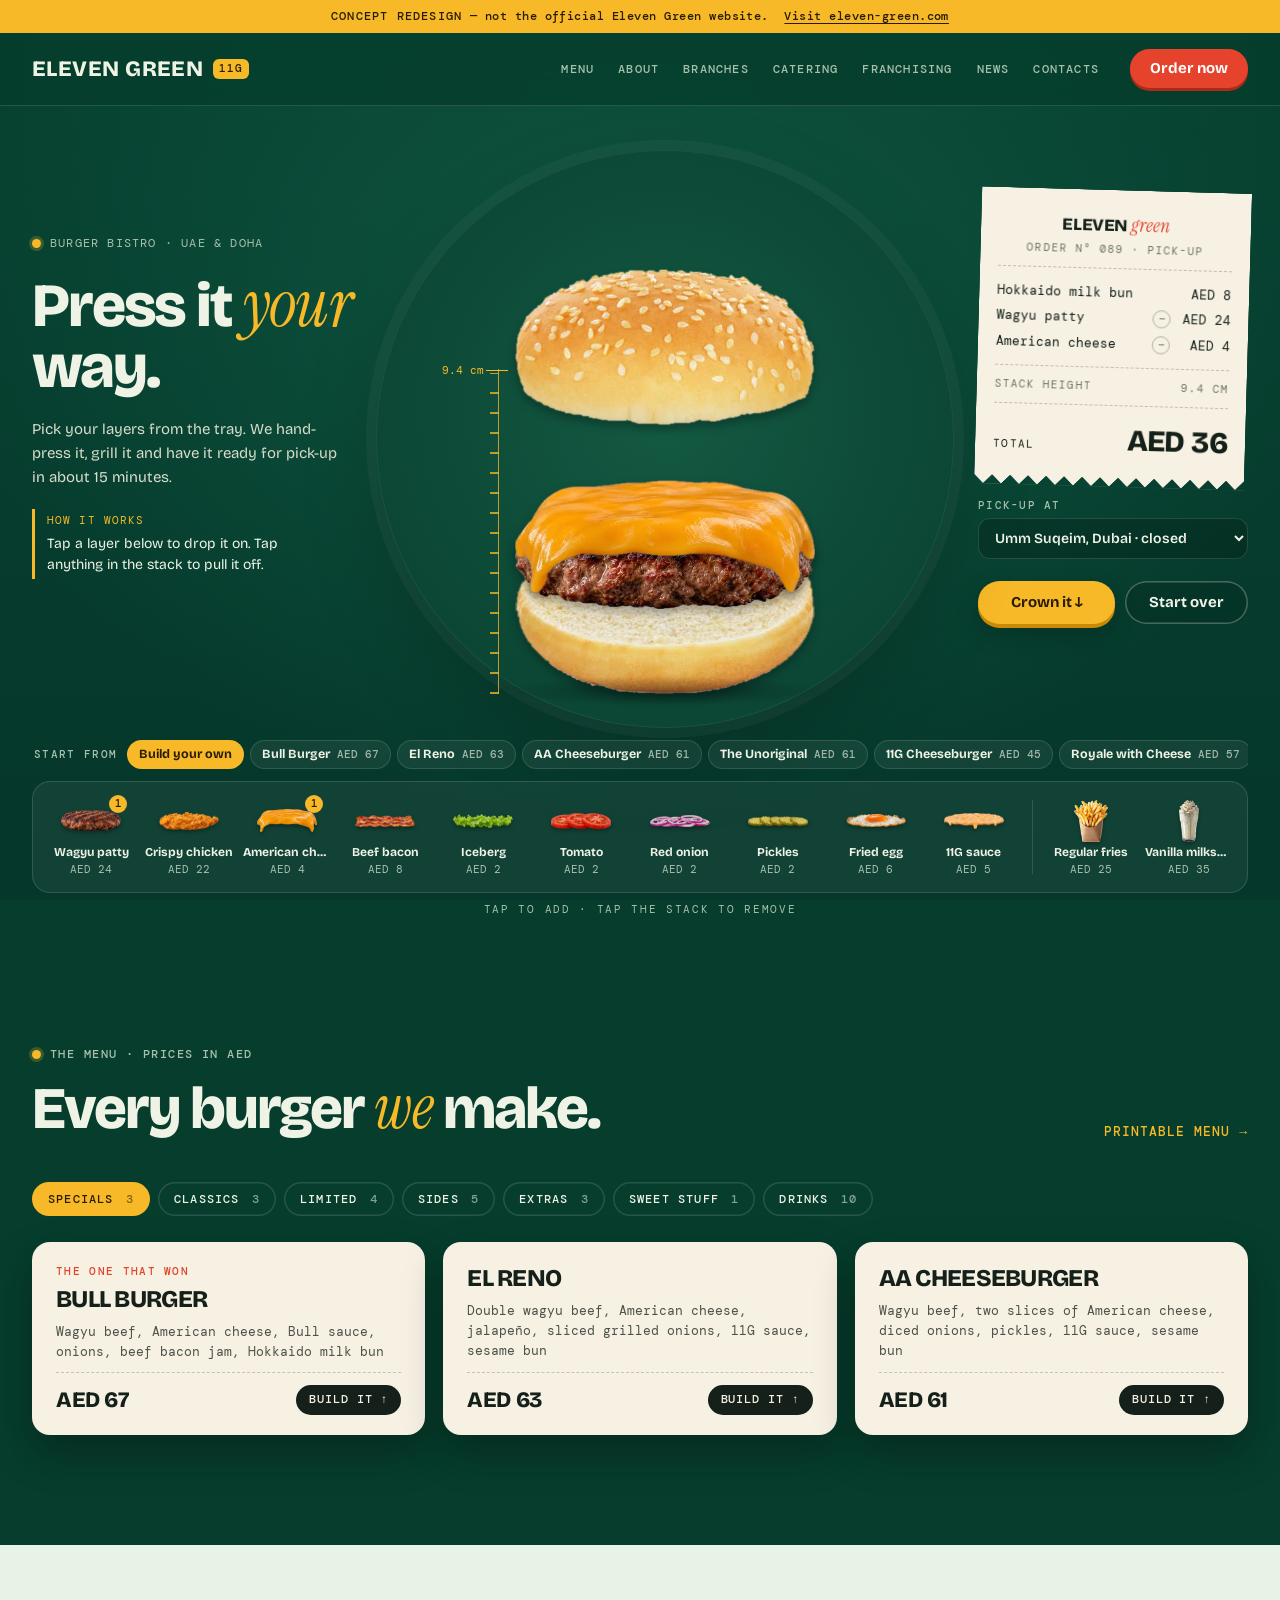
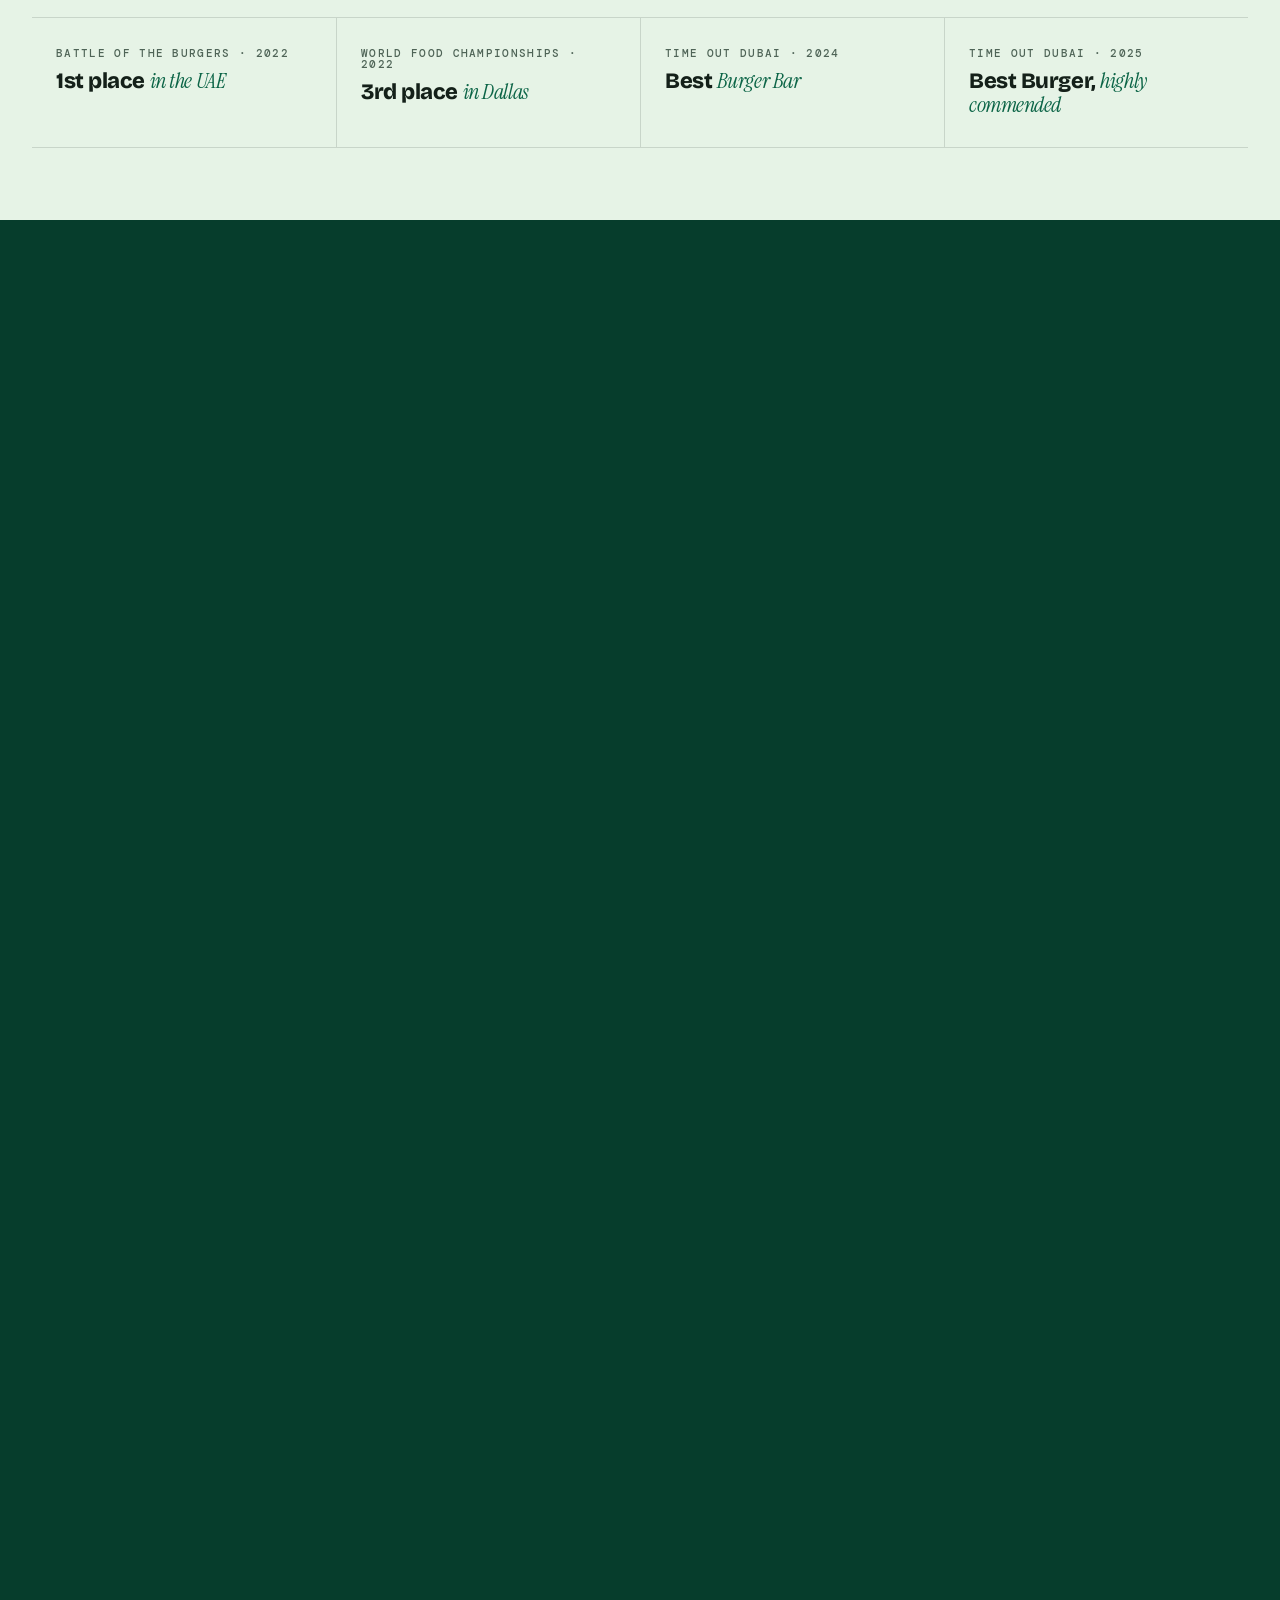
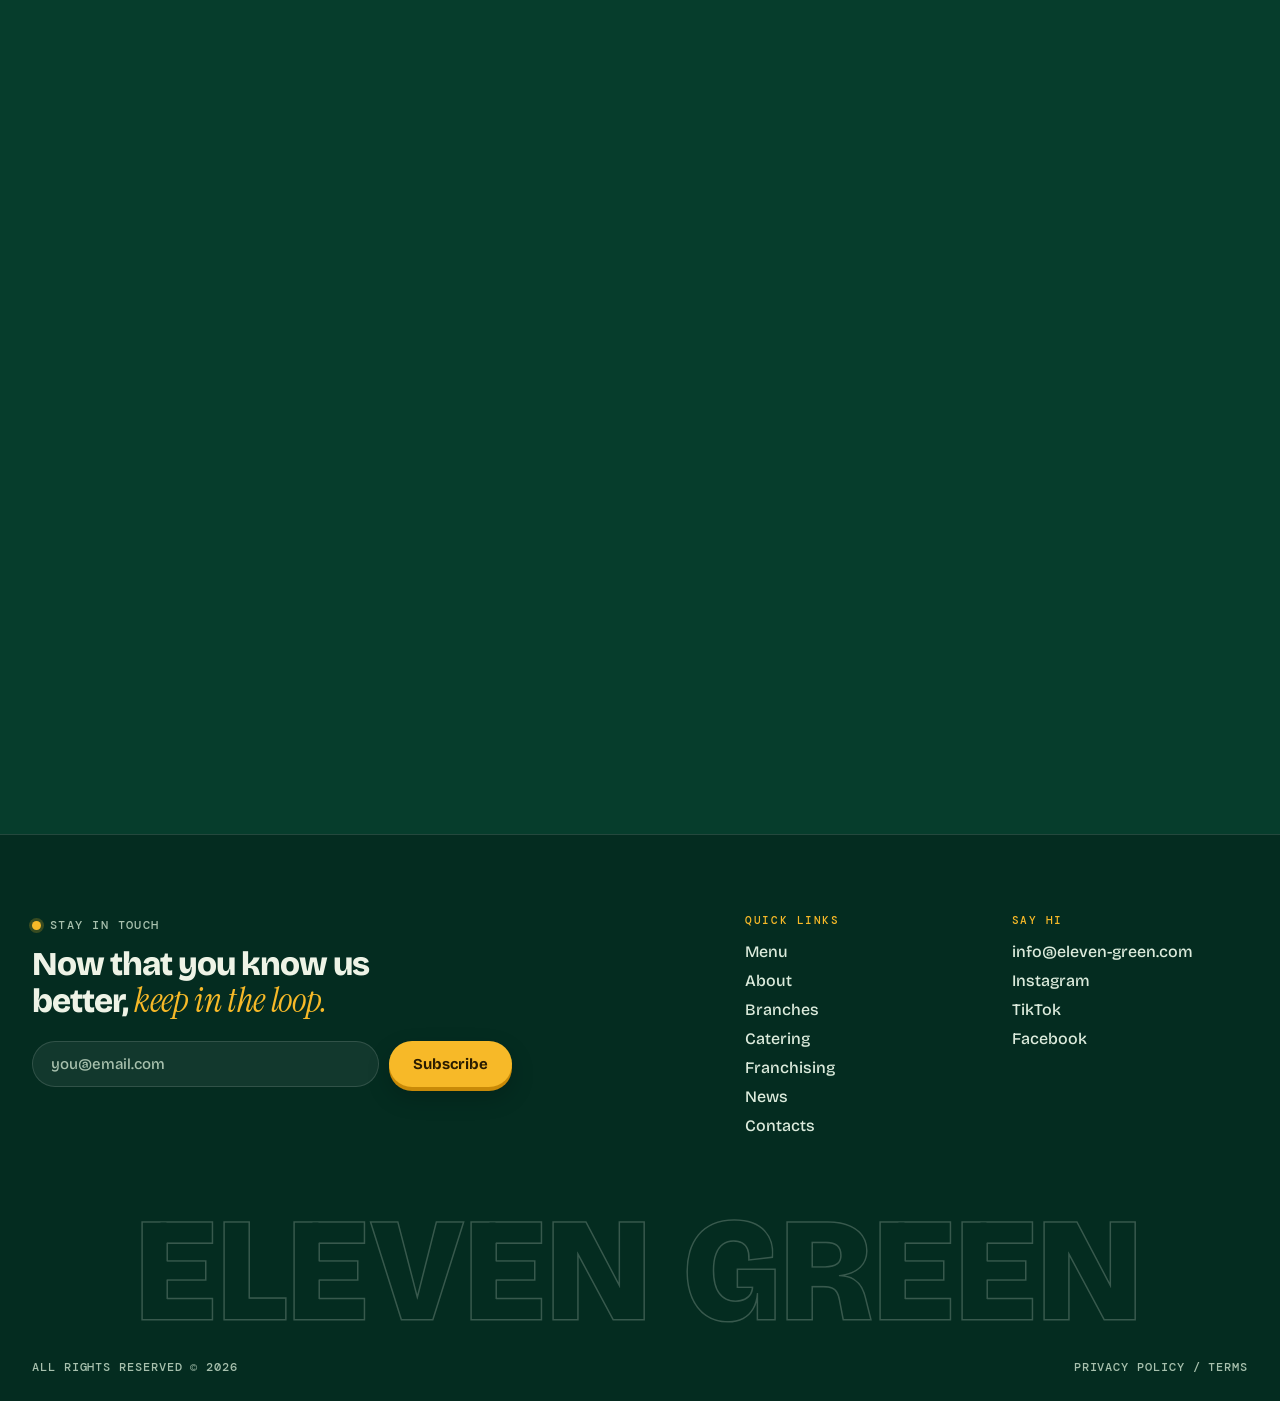
==== commit b85072a8: "Light mint band for awards and 11 keys; clean footer wordmark Sections 3 and 4 on the home page use " ====
--- a/index.html
+++ b/index.html
@@ -78,7 +78,7 @@
     </section>
 
     <!-- ============ Awards ============ -->
-    <section class="section tight" aria-label="Awards">
+    <section class="section tight section-light" aria-label="Awards">
       <div class="wrap">
         <div class="awards reveal">
           <div class="award"><p>Battle of the Burgers · 2022</p><h3>1st place <em>in the UAE</em></h3></div>
@@ -90,7 +90,7 @@
     </section>
 
     <!-- ============ 11 keys ============ -->
-    <section class="section" id="keys">
+    <section class="section section-light" id="keys">
       <div class="wrap">
         <div class="section-head reveal">
           <div>
--- a/css/base.css
+++ b/css/base.css
@@ -113,6 +113,30 @@
 .lede { color: #d4e0d2; font-size: 17px; line-height: 1.65; max-width: 58ch; }
 .link-arrow { font: 500 13px/1 var(--f-mono); letter-spacing: 0.08em; text-transform: uppercase; color: var(--yellow); text-decoration: none; }
 .link-arrow:hover { text-decoration: underline; text-underline-offset: 4px; }
+
+/* light band (mint) — dark text and green accents instead of cream + yellow */
+.section-light {
+  --light-bg: #E6F3E6;
+  --light-ink: #142019;
+  --light-muted: #4f6457;
+  --light-line: rgba(20, 32, 25, 0.14);
+  --light-accent: #0b6446;
+  background: var(--light-bg); color: var(--light-ink);
+}
+/* one continuous band: no double gap, and cover the sub-pixel seam between the two sections */
+.section-light + .section-light { padding-top: 24px; box-shadow: 0 -2px 0 var(--light-bg); }
+.section-light .eyebrow { color: var(--light-muted); }
+.section-light .h2 em, .section-light .h3 em, .section-light .award h3 em { color: var(--light-accent); }
+.section-light .lede { color: #3a4c41; }
+.section-light .link-arrow { color: var(--light-accent); }
+.section-light .awards { border-color: var(--light-line); }
+.section-light .awards .award { border-color: var(--light-line); }  /* beats the responsive border rules */
+.section-light .award p { color: var(--light-muted); }
+.section-light .keys li { background: #fff; border-color: var(--light-line); box-shadow: 0 1px 0 rgba(20, 32, 25, 0.04); }
+.section-light .keys li:hover { background: #f6fbf5; }
+.section-light .k-no { color: var(--light-accent); }
+.section-light .keys li:last-child { background: var(--yellow); border-color: transparent; }
+.section-light .keys li:last-child .k-no { color: #2a1c00; }
 
 /* page hero (inner pages) */
 .page-hero { position: relative; padding: 96px 0 56px; overflow: hidden; }
@@ -342,8 +366,13 @@
 .f-cols a { text-decoration: none; color: var(--mint); font-weight: 500; }
 .f-cols a:hover { color: var(--yellow); }
 .f-word {
-  font-weight: 800; font-size: clamp(64px, 14.2vw, 220px); letter-spacing: -0.05em; line-height: 0.8;
-  color: transparent; -webkit-text-stroke: 1.5px rgba(220, 235, 220, 0.22); white-space: nowrap;
+  /* Outline wordmark. The variable font builds letters like "E" from overlapping parts, so a plain
+     text-stroke draws their inner seams. Paint the stroke first, then fill with the footer colour on
+     top: the fill hides the seams and only the outer outline stays (half of a 3px stroke = 1.5px). */
+  font-weight: 800; font-size: clamp(40px, 11.4vw, 172px); letter-spacing: 0.02em; line-height: 0.9;
+  font-kerning: none; font-feature-settings: "kern" 0;
+  color: var(--bg-deep); -webkit-text-stroke: 3px rgba(220, 235, 220, 0.24); paint-order: stroke fill;
+  white-space: nowrap;
   margin: 70px 0 26px; text-align: center;
 }
 .f-bottom { display: flex; justify-content: space-between; gap: 20px; font: 500 11.5px/1 var(--f-mono); letter-spacing: 0.08em; text-transform: uppercase; color: var(--muted); flex-wrap: wrap; }
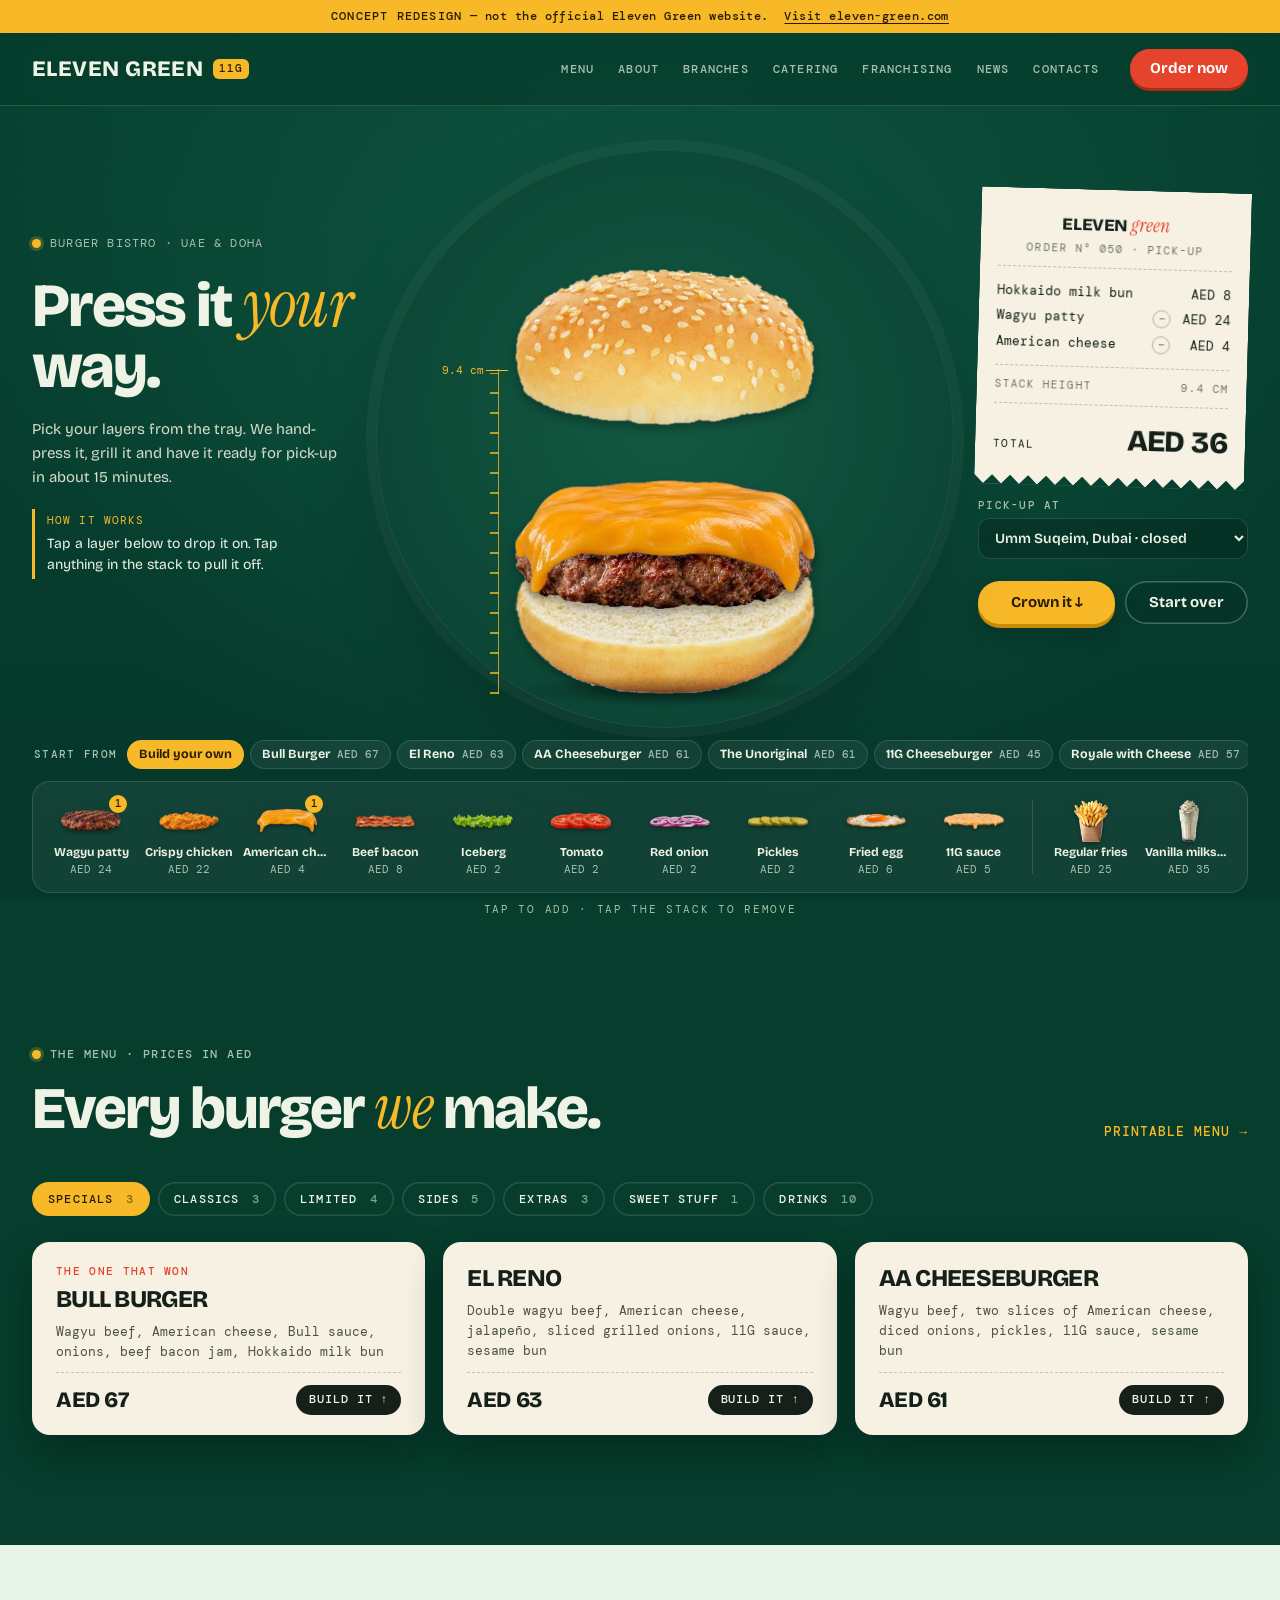
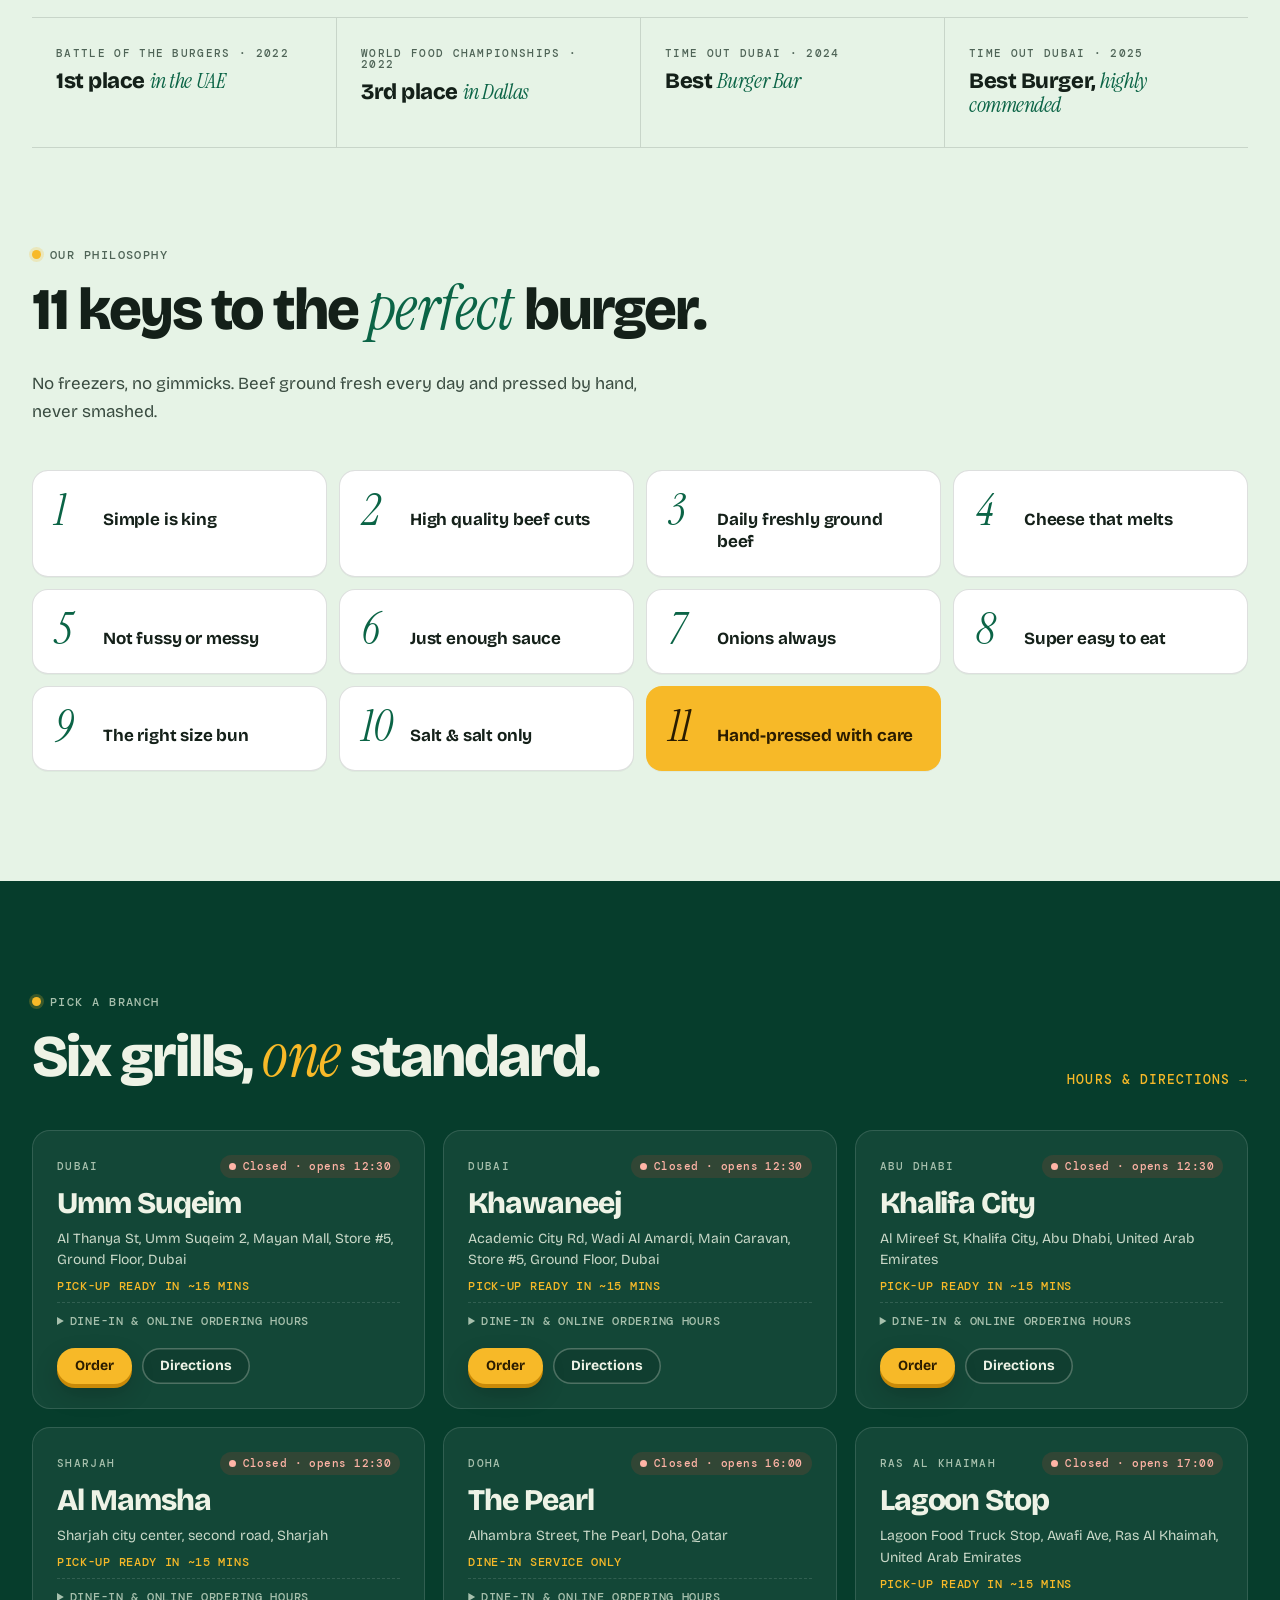
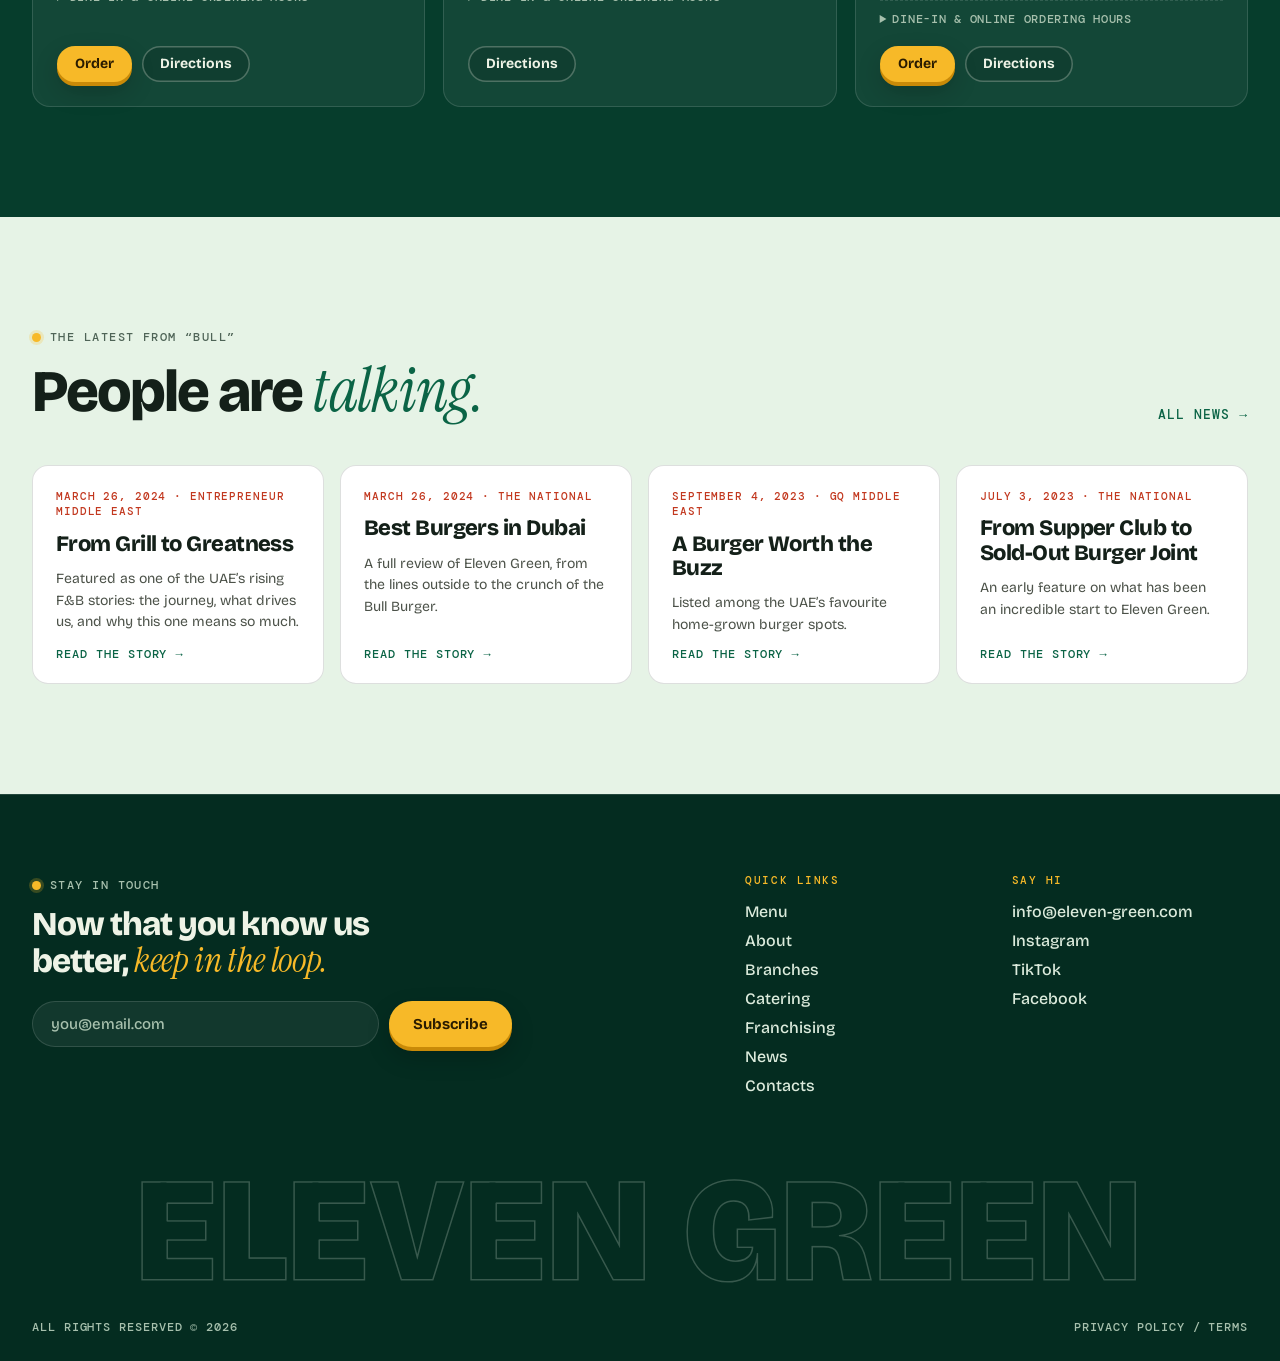
==== commit c0221b52: "Light mint background for the news section White cards with a hairline and green links on #E6F3E6, a" ====
--- a/index.html
+++ b/index.html
@@ -118,7 +118,7 @@
     </section>
 
     <!-- ============ News ============ -->
-    <section class="section" id="news">
+    <section class="section section-light" id="news">
       <div class="wrap">
         <div class="section-head reveal">
           <div>
--- a/css/base.css
+++ b/css/base.css
@@ -137,6 +137,11 @@
 .section-light .k-no { color: var(--light-accent); }
 .section-light .keys li:last-child { background: var(--yellow); border-color: transparent; }
 .section-light .keys li:last-child .k-no { color: #2a1c00; }
+/* news cards: cream on mint is too close, so white cards with a hairline */
+.section-light .news-card { background: #fff; box-shadow: inset 0 0 0 1px var(--light-line); }
+.section-light .news-card:hover { box-shadow: inset 0 0 0 1px var(--light-line), 0 16px 28px rgba(20, 32, 25, 0.12); }
+.section-light .n-meta { color: #c2381f; }
+.section-light .n-more { color: var(--light-accent); }
 
 /* page hero (inner pages) */
 .page-hero { position: relative; padding: 96px 0 56px; overflow: hidden; }
@@ -350,7 +355,7 @@
 .privacy { color: var(--muted); font-size: 13.5px; line-height: 1.65; }
 
 /* ---------- footer ---------- */
-.site-footer { background: var(--bg-deep); border-top: 1px solid var(--line); padding: 80px 0 28px; margin-top: 40px; overflow: hidden; }
+.site-footer { background: var(--bg-deep); border-top: 1px solid var(--line); padding: 80px 0 28px; margin-top: 0; overflow: hidden; }
 .f-top { display: grid; grid-template-columns: 1.3fr 1fr; gap: 60px; }
 .f-sub .h3 { max-width: 18ch; margin-bottom: 22px; }
 .inline-form { display: flex; gap: 10px; max-width: 480px; }
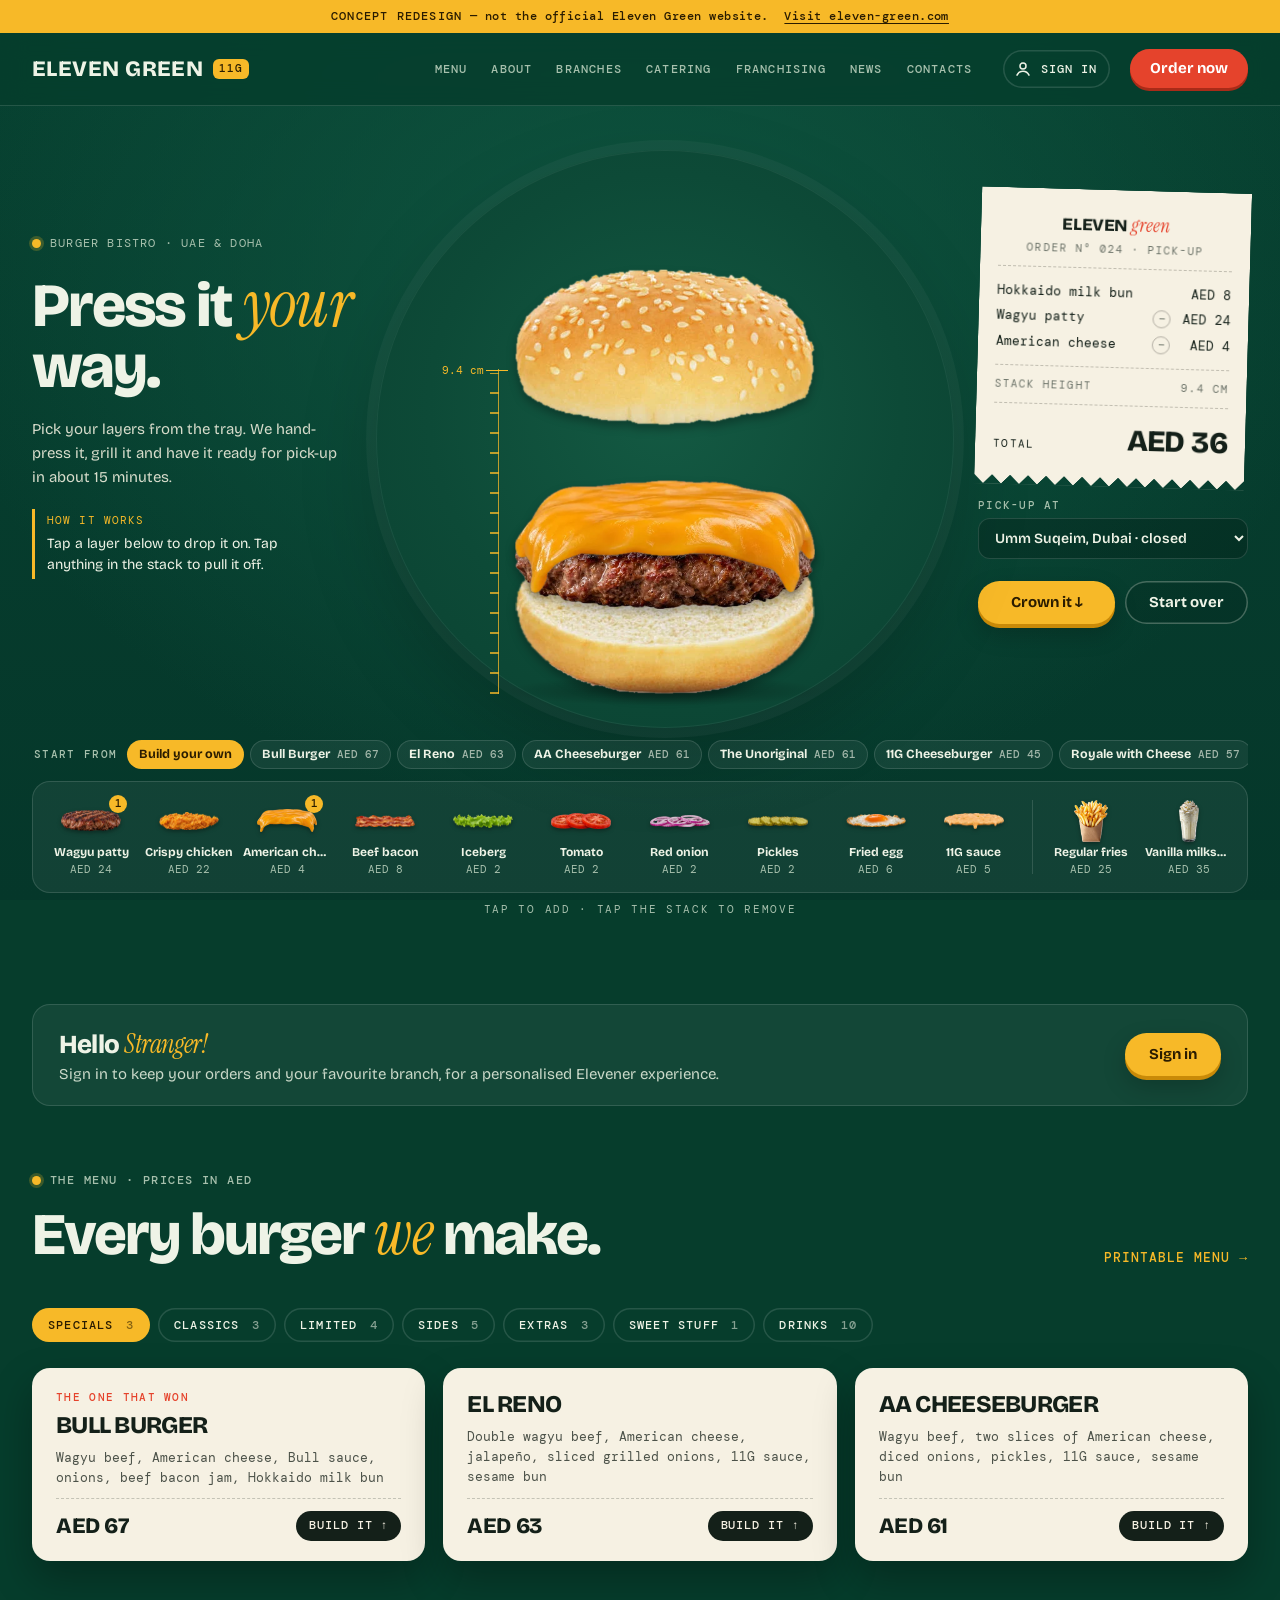
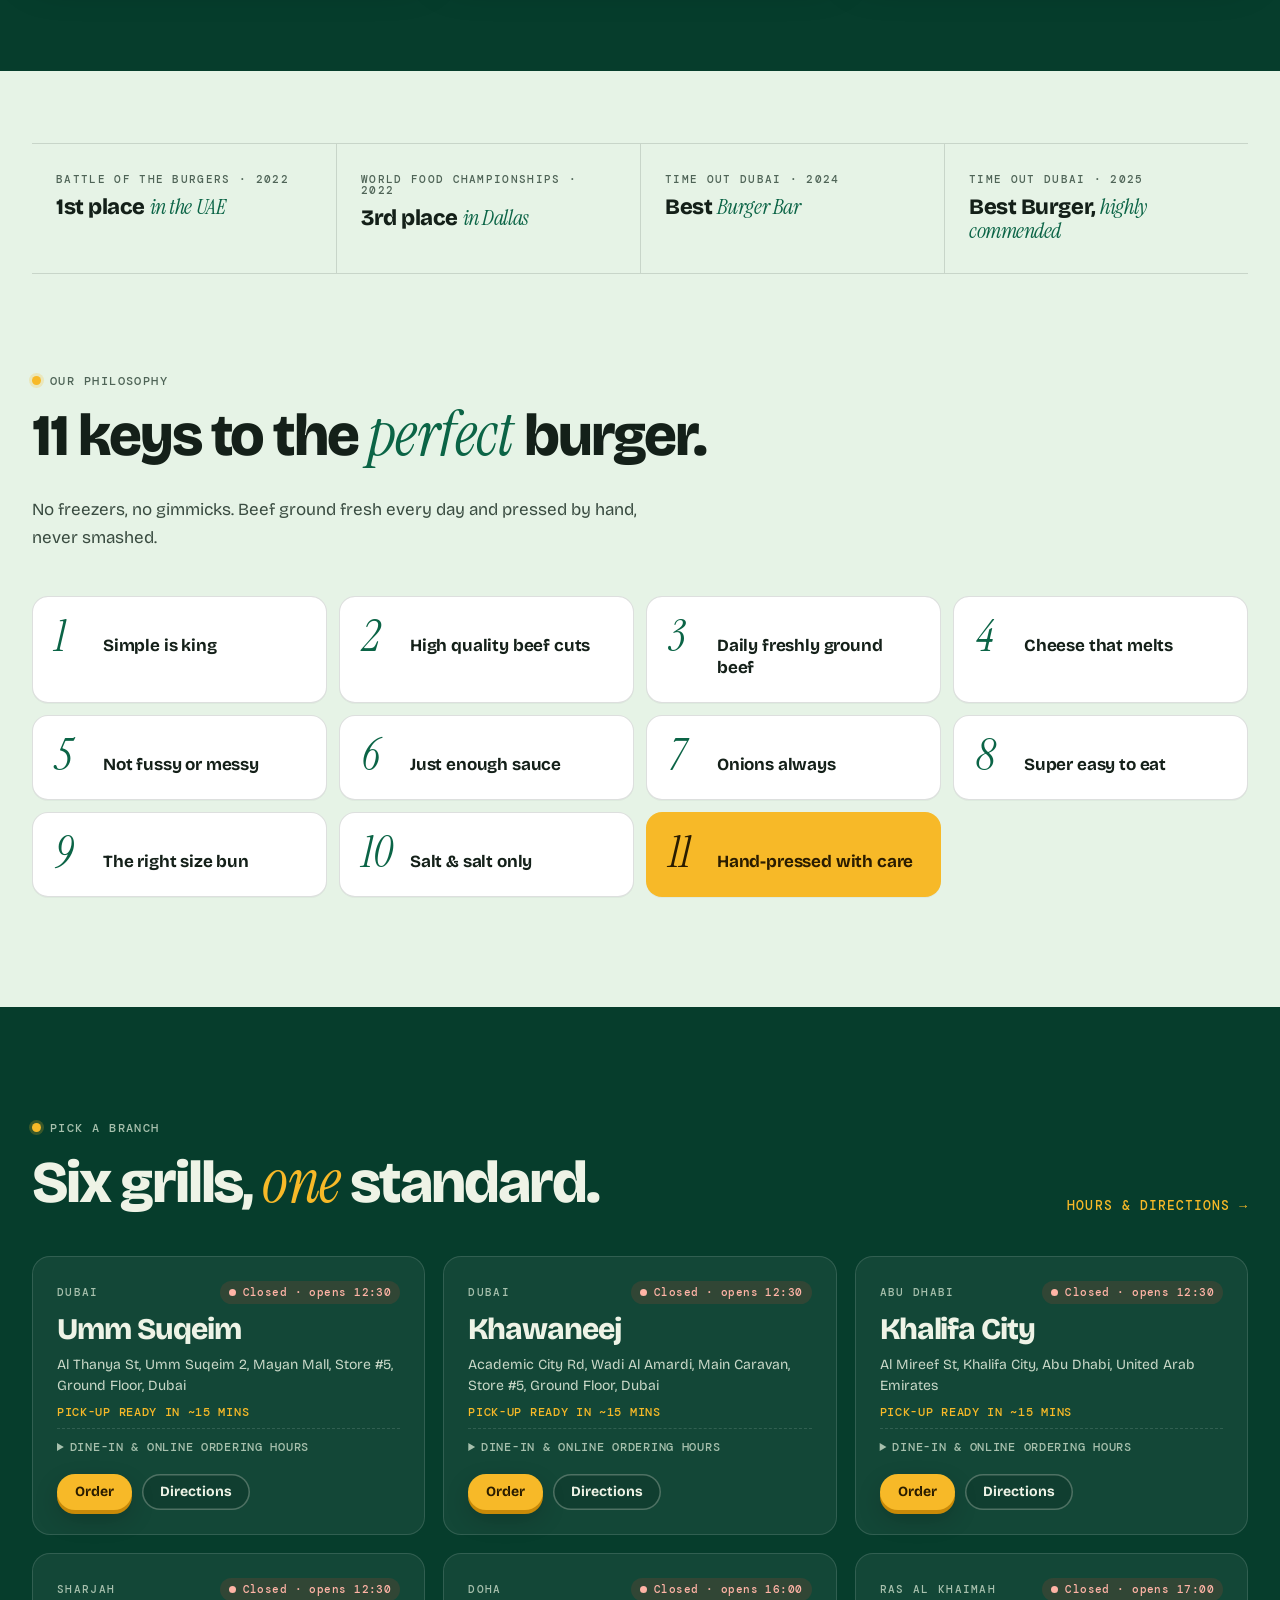
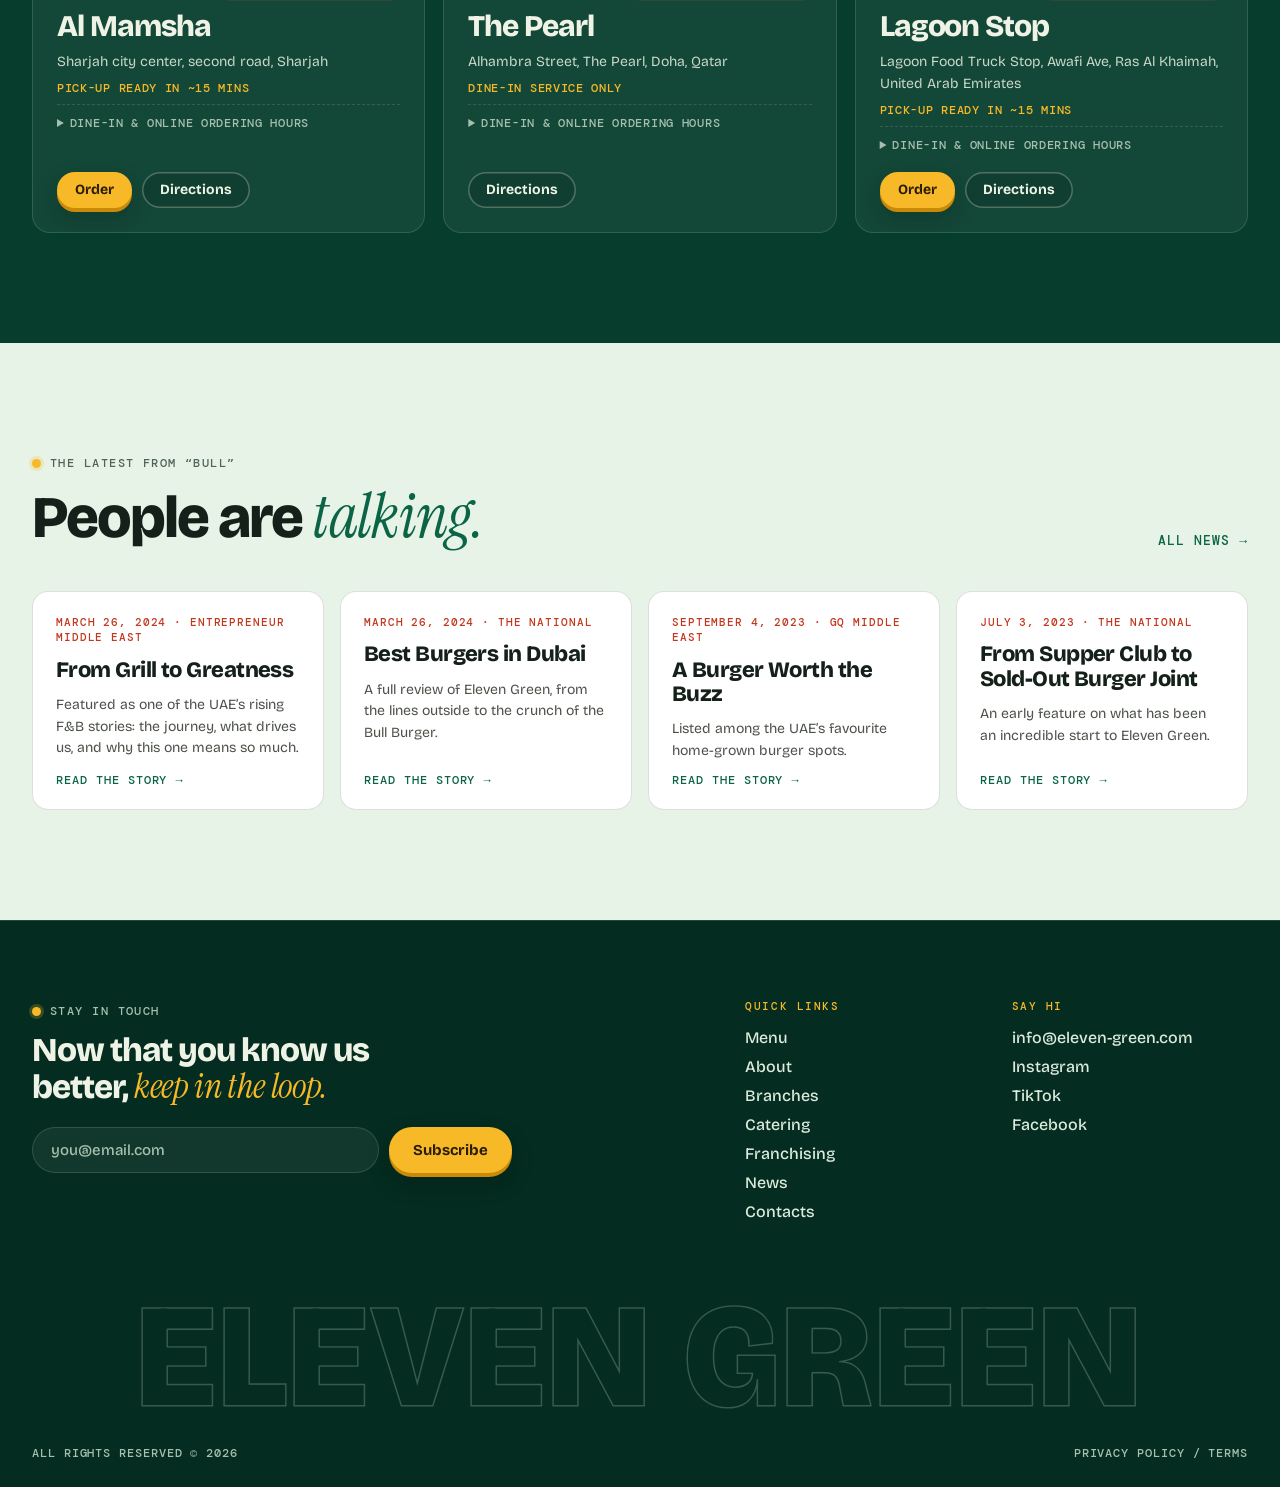
==== commit 59612789: "Add demo customer accounts Sign-up, sign-in, profile with favourite pick-up branch, order history sa" ====
--- a/index.html
+++ b/index.html
@@ -66,6 +66,7 @@
     <!-- ============ Full menu ============ -->
     <section class="section" id="menu">
       <div class="wrap">
+        <div class="hello-wrap" data-render="hello" aria-live="polite"></div>
         <div class="section-head reveal">
           <div>
             <p class="eyebrow"><span class="dot"></span>The menu · prices in AED</p>
@@ -138,6 +139,7 @@
     <p class="m-kicker" id="doneNo">ORDER N° 011</p>
     <h2 id="doneTitle">It’s on the <em>grill.</em></h2>
     <p class="m-text" id="doneText"></p>
+    <p class="m-acct" id="doneAcct"></p>
     <div class="m-actions">
       <a class="btn btn-red" href="https://www.eleven-green.com/order" target="_blank" rel="noopener">Order online</a>
       <button class="btn btn-ghost-dark" id="againBtn" type="button">Build another</button>
@@ -145,6 +147,7 @@
   </dialog>
 
   <script src="js/data.js"></script>
+  <script src="js/account.js"></script>
   <script src="js/site.js"></script>
   <script src="js/builder.js"></script>
 </body>
--- a/css/base.css
+++ b/css/base.css
@@ -95,6 +95,16 @@
 }
 .nav a:not(.btn):hover, .nav a[aria-current="page"] { color: var(--text); background: rgba(255, 255, 255, 0.08); }
 .nav .nav-cta { display: none; }
+.acct-link {
+  display: inline-flex; align-items: center; gap: 8px; flex: none; text-decoration: none;
+  font: 500 12px/1 var(--f-mono); letter-spacing: 0.08em; text-transform: uppercase; color: var(--text);
+  padding: 9px 13px 9px 10px; border-radius: 999px; box-shadow: inset 0 0 0 1.5px var(--panel-line);
+  transition: box-shadow 0.15s, background 0.15s;
+}
+.acct-link:hover, .acct-link[aria-current="page"] { box-shadow: inset 0 0 0 1.5px var(--text); }
+.acct-link.is-in { background: rgba(247, 185, 40, 0.14); box-shadow: inset 0 0 0 1.5px rgba(247, 185, 40, 0.55); }
+.acct-link.is-in svg { color: var(--yellow); }
+.acct-label { max-width: 14ch; overflow: hidden; text-overflow: ellipsis; white-space: nowrap; }
 .head-cta { padding: 12px 20px; }
 .menu-toggle { display: none; }
 
@@ -179,6 +189,46 @@
 .sig-foot strong { font-weight: 800; font-size: 26px; letter-spacing: -0.02em; }
 .sig-foot a { font: 500 12px/1 var(--f-mono); letter-spacing: 0.08em; text-transform: uppercase; color: var(--red); text-decoration: none; }
 
+/* home greeting (like the original's "Hello Stranger!") */
+.hello-wrap:empty { display: none; }
+.hello {
+  display: flex; align-items: center; justify-content: space-between; gap: 20px 32px; flex-wrap: wrap;
+  padding: 22px 26px; margin: -40px 0 64px; border-radius: 18px;
+  background: var(--panel); border: 1px solid var(--panel-line);
+}
+.hello.is-in { border-color: rgba(247, 185, 40, 0.45); background: rgba(247, 185, 40, 0.07); }
+.hello-t { font-weight: 800; font-size: 26px; letter-spacing: -0.03em; }
+.hello-t em { color: var(--yellow); }
+.hello-d { color: #c9d8c8; font-size: 15px; margin-top: 4px; }
+.hello-d strong { color: var(--text); }
+.hello-a { display: flex; gap: 10px; flex-wrap: wrap; }
+
+/* account page (demo accounts) */
+.demo-note {
+  font: 400 13px/1.6 var(--f-mono); color: #2a1c00; background: var(--yellow);
+  border-radius: 12px; padding: 12px 16px; margin: 0 0 28px;
+}
+.acct-grid { display: grid; grid-template-columns: 1.25fr 0.75fr; gap: 24px; align-items: start; }
+.acct-card { max-width: none; margin: 0; }
+.acct-card h2 { margin-bottom: 4px; }
+.check { grid-column: 1 / -1; display: flex; gap: 10px; align-items: flex-start; font-size: 14.5px; line-height: 1.45; color: var(--ink); cursor: pointer; }
+.check input { width: 18px; height: 18px; margin: 1px 0 0; accent-color: var(--red); flex: none; }
+.check small { color: var(--ink-muted); }
+.form-error { margin-top: 14px; color: #b3261e; font-weight: 600; font-size: 14px; }
+.form-saved { margin-top: 14px; color: #1f7a3f; font-weight: 700; font-size: 14px; }
+.acct-dash { display: grid; grid-template-columns: 1fr 380px; gap: 32px; align-items: start; }
+.acct-orders { display: grid; grid-template-columns: repeat(2, 1fr); gap: 22px; }
+.acct-order { padding: 22px 22px 0; display: flex; flex-direction: column; gap: 8px; }
+.acct-order h3 { font-weight: 800; font-size: 24px; letter-spacing: -0.03em; text-transform: uppercase; }
+.ao-lines { font: 400 12.5px/1.6 var(--f-mono); color: #4c5249; }
+.ao-foot { display: flex; justify-content: space-between; align-items: baseline; gap: 10px; border-top: 1.5px dashed rgba(20, 32, 25, 0.22); padding-top: 12px; margin-top: 4px; }
+.ao-branch { font: 500 11.5px/1.4 var(--f-mono); color: var(--ink-muted); letter-spacing: 0.04em; }
+.ao-foot strong { font-weight: 800; font-size: 22px; white-space: nowrap; }
+.ao-again { align-self: flex-start; margin: 4px 0 6px; padding: 11px 18px; font-size: 14px; }
+.acct-empty { padding: 40px; border-radius: 18px; border: 1.5px dashed var(--panel-line); text-align: center; display: grid; gap: 16px; justify-items: center; color: var(--muted); }
+.acct-side { position: sticky; top: 96px; }
+.link-danger { margin-top: 18px; background: none; border: 0; padding: 0; cursor: pointer; font: 500 12px/1 var(--f-mono); letter-spacing: 0.06em; text-transform: uppercase; color: #b3261e; text-decoration: underline; text-underline-offset: 3px; }
+
 /* home menu (tabs + cards) */
 .mh-tabs { display: flex; gap: 8px; flex-wrap: wrap; margin-bottom: 26px; }
 .mh-tabs .chip { cursor: pointer; background: none; border: 0; color: var(--text); }
@@ -406,7 +456,8 @@
   .menu-toggle span { display: block; width: 18px; height: 2px; margin: 0 auto; background: var(--text); border-radius: 2px; transition: transform 0.25s; }
   .nav-open .menu-toggle span:first-child { transform: translateY(4px) rotate(45deg); }
   .nav-open .menu-toggle span:last-child { transform: translateY(-4px) rotate(-45deg); }
-  .head-cta { margin-left: auto; }
+  .acct-link { margin-left: auto; }
+  .head-cta { margin-left: 0; }
   .nav {
     position: fixed; inset: 72px 0 auto 0; margin: 0; flex-direction: column; align-items: stretch; gap: 0;
     background: var(--bg-deep); border-bottom: 1px solid var(--line); padding: 10px 16px 22px;
@@ -416,6 +467,8 @@
   .nav a:not(.btn) { font: 800 26px/1 var(--f-display); letter-spacing: -0.02em; text-transform: none; padding: 14px 6px; border-radius: 10px; color: var(--text); }
 
   .sig-grid, .branches, .values, .story, .mh-grid { grid-template-columns: 1fr 1fr; }
+  .acct-grid, .acct-dash { grid-template-columns: 1fr; }
+  .acct-side { position: static; }
   .split, .contact-grid, .f-top { grid-template-columns: 1fr; }
   .menu-grid { columns: 1; }
 }
@@ -425,6 +478,11 @@
   .brand { font-size: 18px; }
   .brand small { display: none; }
   .head-cta { padding: 11px 14px; font-size: 14px; }
+  .acct-link { padding: 0; width: 42px; height: 42px; justify-content: center; }
+  .acct-label { display: none; }
+  .acct-orders { grid-template-columns: 1fr; }
+  .hello { padding: 20px; margin: -24px 0 44px; }
+  .hello-t { font-size: 22px; }
   .section { padding: 72px 0; }
   .page-hero { padding: 64px 0 36px; }
   .page-hero::before { width: 420px; right: -220px; top: -140px; }
--- a/css/builder.css
+++ b/css/builder.css
@@ -266,3 +266,5 @@
   .presets { margin: 0 -16px 8px; padding: 2px 16px 4px; }
   .pickup { margin-top: 0; }
 }
+.m-acct { margin: -12px 0 22px; font: 400 13px/1.5 var(--f-mono); color: #4a463c; }
+.m-acct a { color: var(--red); font-weight: 500; text-underline-offset: 3px; }
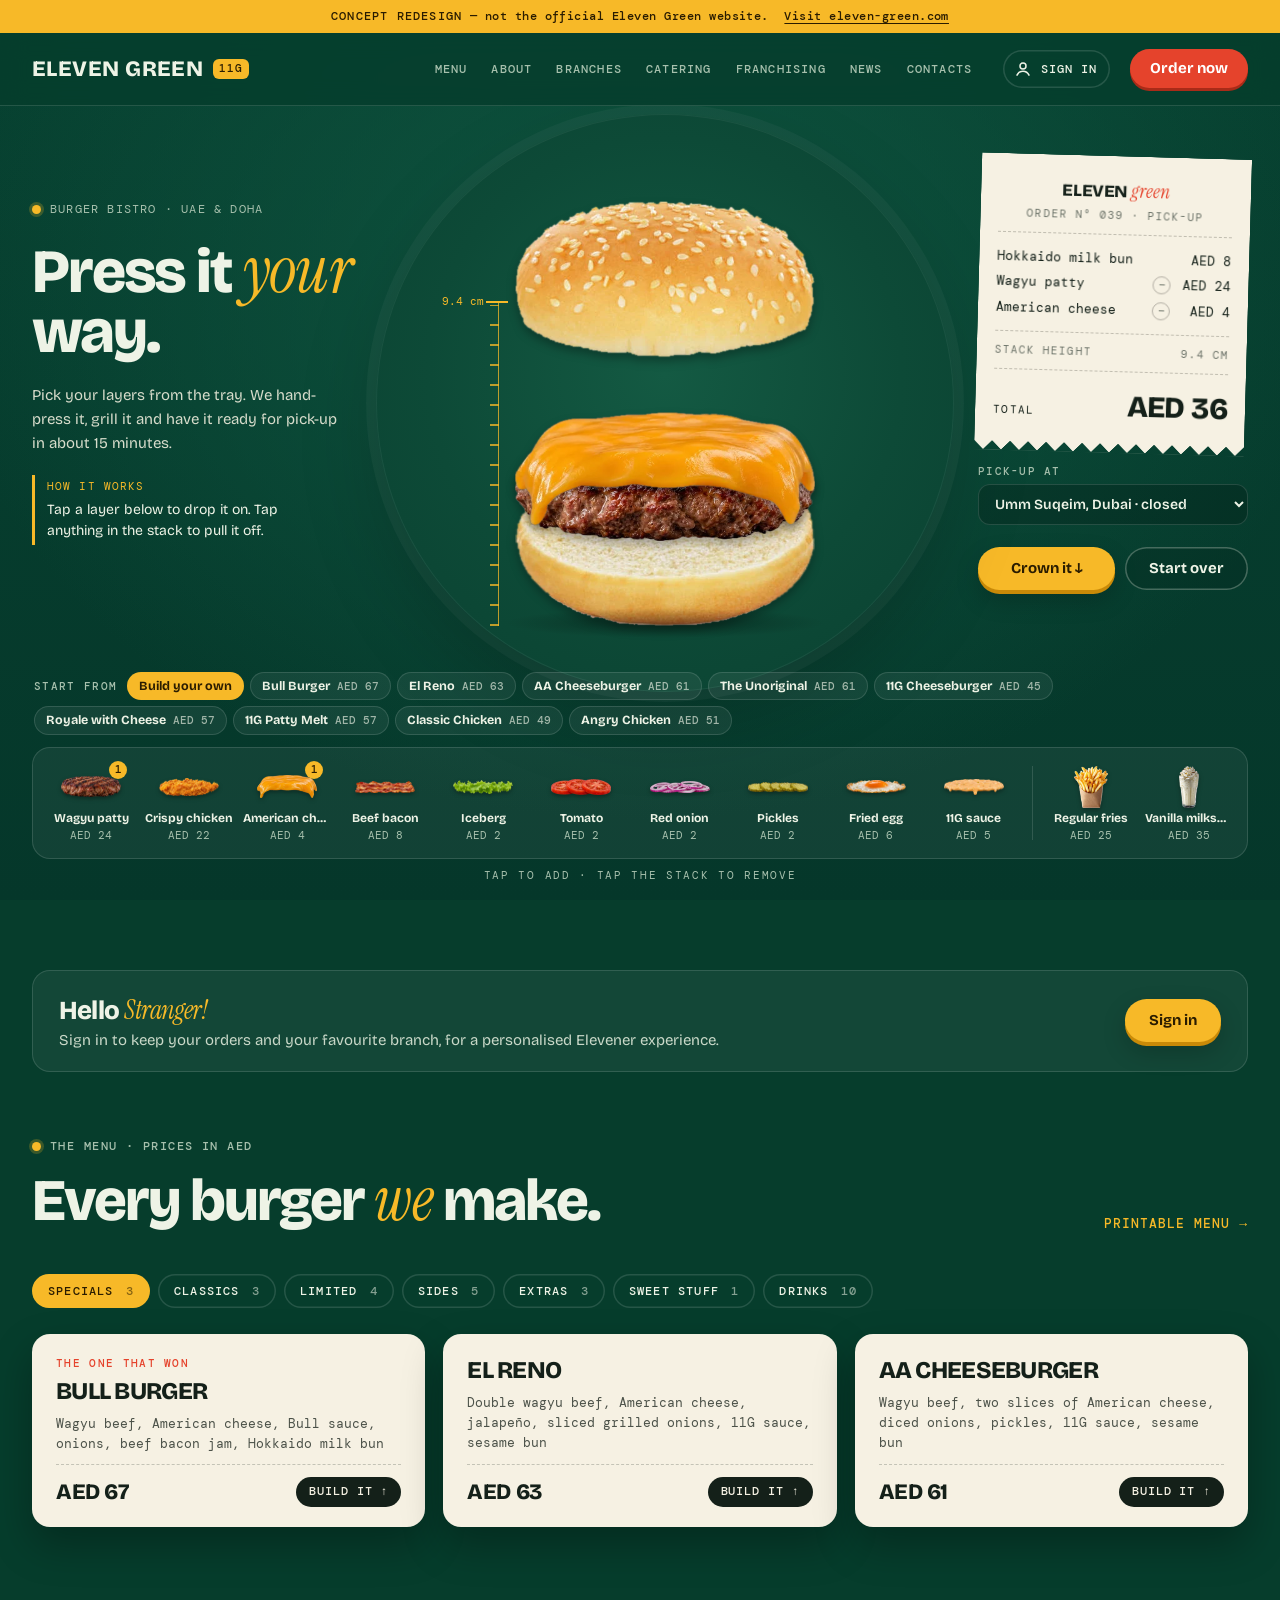
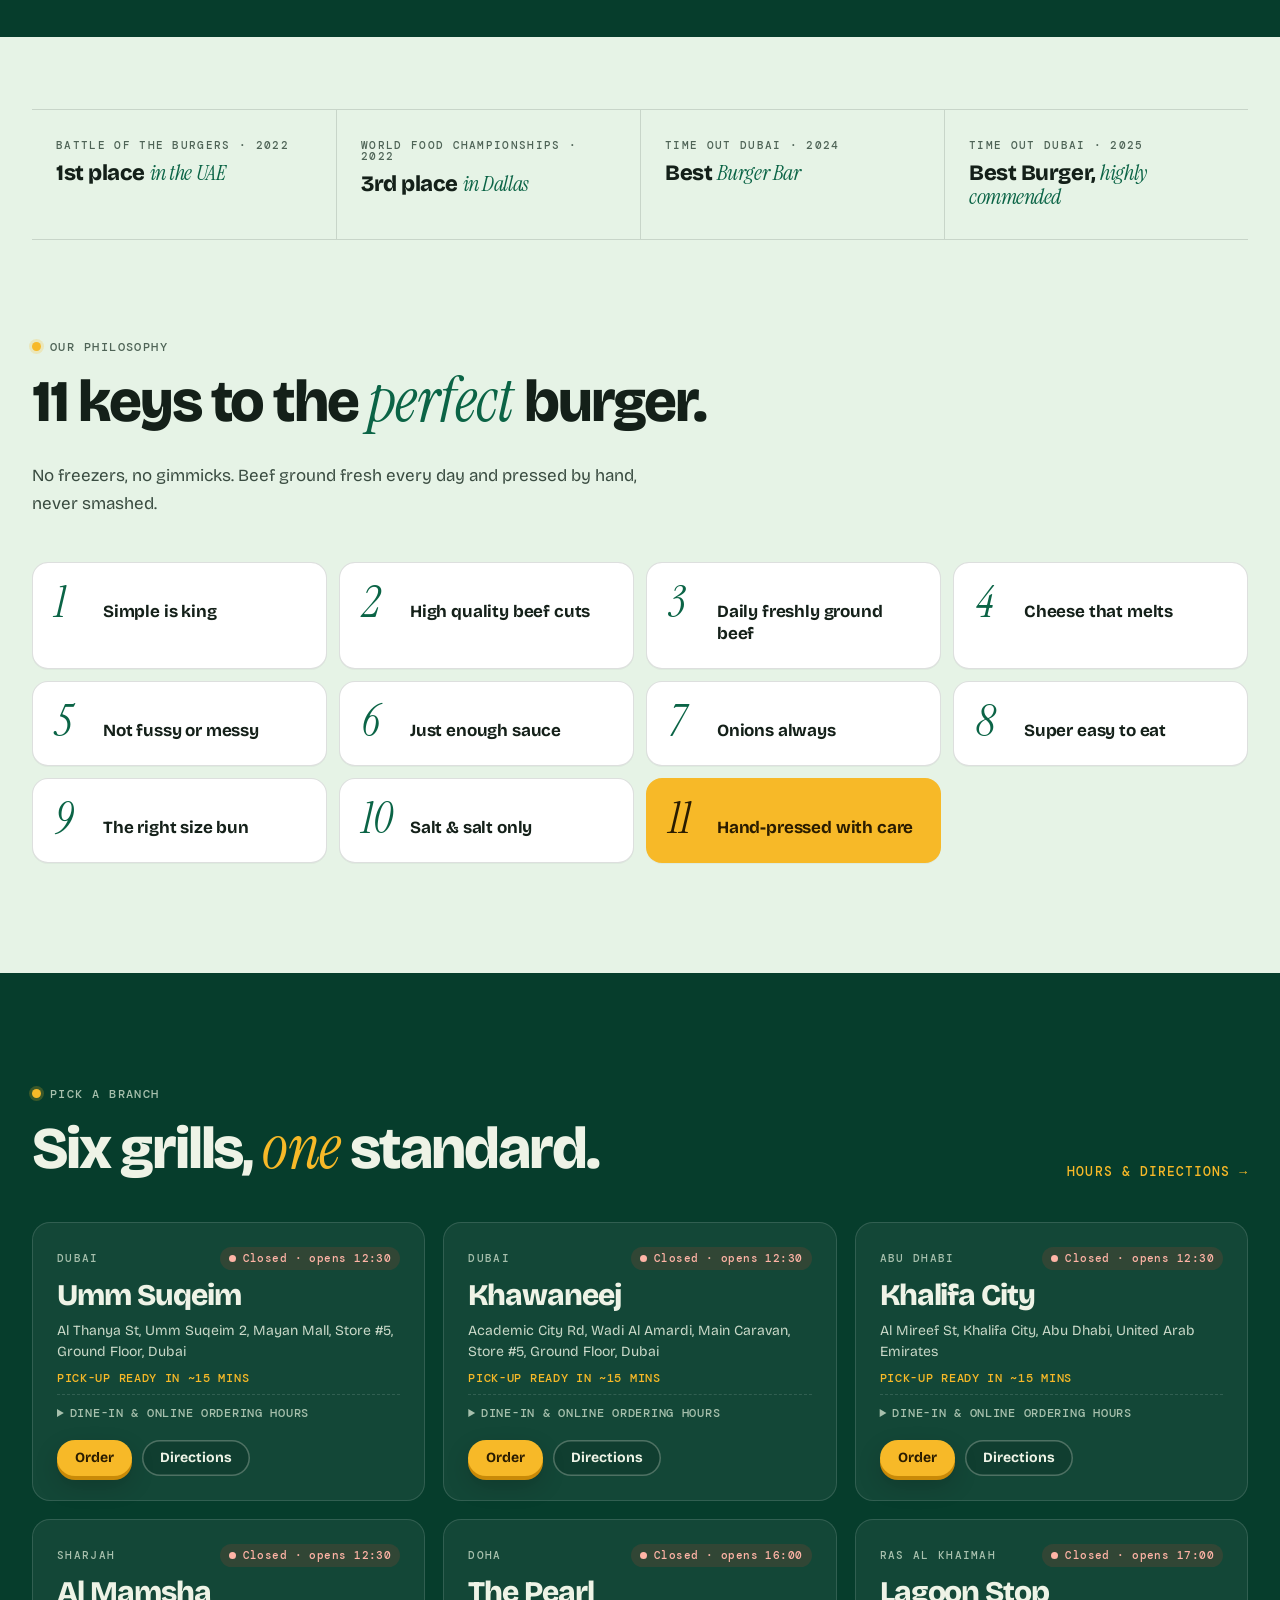
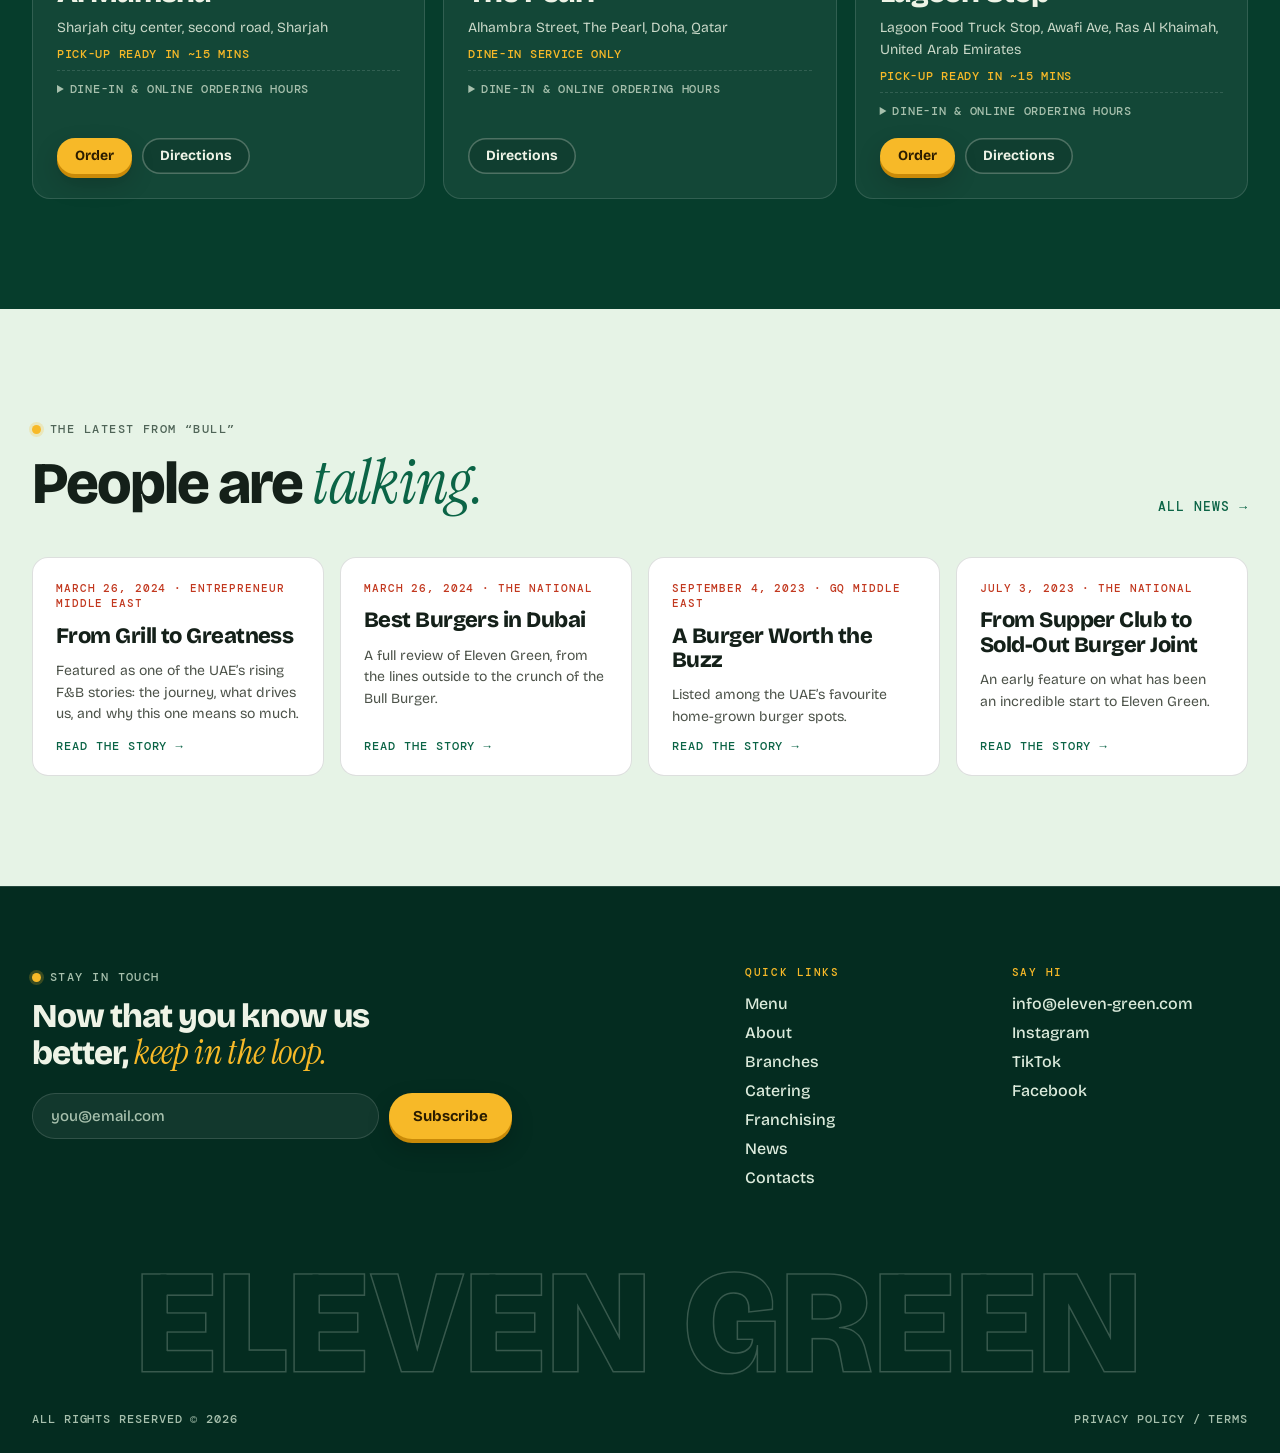
==== commit 1617285b: "Stop browsers from serving stale CSS/JS CSS, JS and HTML were cacheable for an hour, so visitors kep" ====
--- a/index.html
+++ b/index.html
@@ -9,8 +9,8 @@
   <link rel="preconnect" href="https://fonts.googleapis.com" />
   <link rel="preconnect" href="https://fonts.gstatic.com" crossorigin />
   <link href="https://fonts.googleapis.com/css2?family=Bricolage+Grotesque:opsz,wght@12..96,400;12..96,500;12..96,600;12..96,700;12..96,800&family=DM+Mono:wght@400;500&family=Instrument+Serif:ital@1&display=swap" rel="stylesheet" />
-  <link rel="stylesheet" href="css/base.css" />
-  <link rel="stylesheet" href="css/builder.css" />
+  <link rel="stylesheet" href="css/base.css?v=20261126" />
+  <link rel="stylesheet" href="css/builder.css?v=20261126" />
   <link rel="preload" as="image" href="assets/ingredients/bun-top.webp" />
   <link rel="preload" as="image" href="assets/ingredients/bun-bottom.webp" />
 </head>
@@ -146,9 +146,9 @@
     </div>
   </dialog>
 
-  <script src="js/data.js"></script>
-  <script src="js/account.js"></script>
-  <script src="js/site.js"></script>
-  <script src="js/builder.js"></script>
+  <script src="js/data.js?v=20261126"></script>
+  <script src="js/account.js?v=20261126"></script>
+  <script src="js/site.js?v=20261126"></script>
+  <script src="js/builder.js?v=20261126"></script>
 </body>
 </html>
--- a/css/base.css
+++ b/css/base.css
@@ -440,14 +440,15 @@
 
 /* ---------- responsive ---------- */
 @media (max-width: 1180px) {
-  .nav a:not(.btn) { padding: 10px 8px; letter-spacing: 0.06em; }
   .keys { grid-template-columns: repeat(3, 1fr); }
   .news-grid { grid-template-columns: repeat(2, 1fr); }
   .awards { grid-template-columns: repeat(2, 1fr); }
   .award:nth-child(3) { border-left: 0; }
   .award:nth-child(n+3) { border-top: 1px solid var(--line); }
 }
-@media (max-width: 980px) {
+/* header: below 1180px the 7 links + account + "Order now" no longer fit on one line,
+   so the links move into the menu-button dropdown */
+@media (max-width: 1180px) {
   .menu-toggle {
     display: inline-flex; flex-direction: column; justify-content: center; gap: 6px; margin-left: 4px;
     width: 46px; height: 46px; border-radius: 50%; border: 0; cursor: pointer;
@@ -459,13 +460,14 @@
   .acct-link { margin-left: auto; }
   .head-cta { margin-left: 0; }
   .nav {
-    position: fixed; inset: 72px 0 auto 0; margin: 0; flex-direction: column; align-items: stretch; gap: 0;
+    position: absolute; top: 100%; left: 0; right: 0; margin: 0; flex-direction: column; align-items: stretch; gap: 0;
     background: var(--bg-deep); border-bottom: 1px solid var(--line); padding: 10px 16px 22px;
     transform: translateY(-8px); opacity: 0; visibility: hidden; transition: opacity 0.2s, transform 0.2s, visibility 0.2s;
   }
   .nav-open .nav { transform: none; opacity: 1; visibility: visible; }
   .nav a:not(.btn) { font: 800 26px/1 var(--f-display); letter-spacing: -0.02em; text-transform: none; padding: 14px 6px; border-radius: 10px; color: var(--text); }
-
+}
+@media (max-width: 980px) {
   .sig-grid, .branches, .values, .story, .mh-grid { grid-template-columns: 1fr 1fr; }
   .acct-grid, .acct-dash { grid-template-columns: 1fr; }
   .acct-side { position: static; }
--- a/css/builder.css
+++ b/css/builder.css
@@ -1,7 +1,8 @@
 /* Eleven Green — home hero burger builder (ported from the TRON build) */
 .hero-builder {
   max-width: 1440px; margin: 0 auto;
-  height: calc(100vh - 72px); min-height: 660px; max-height: 980px;
+  /* fill the first screen below the concept bar + header (--chrome-h is measured by site.js) */
+  height: calc(100vh - var(--chrome-h, 106px)); min-height: 540px; max-height: 980px;
   display: flex; flex-direction: column;
   padding: 6px 32px 16px;
 }
@@ -17,7 +18,7 @@
 }
 
 /* intro */
-.intro { grid-area: intro; align-self: center; display: flex; flex-direction: column; gap: 20px; margin-top: -40px; }
+.intro { grid-area: intro; align-self: center; display: flex; flex-direction: column; gap: 20px; margin-top: -40px; position: relative; z-index: 3; }  /* always above the stage circle */
 .kicker { font-family: var(--f-mono); font-size: 12px; letter-spacing: 0.1em; color: var(--muted); display: flex; align-items: center; gap: 9px; }
 .dot { width: 9px; height: 9px; border-radius: 50%; background: var(--yellow); box-shadow: 0 0 0 3px rgba(247, 185, 40, 0.22); }
 .intro h1 { font-family: var(--f-display); font-weight: 800; font-size: clamp(44px, 4.8vw, 72px); line-height: 0.98; letter-spacing: -0.035em; }
@@ -30,7 +31,7 @@
 @keyframes flash { from { opacity: 0.25; transform: translateX(-6px); } to { opacity: 1; transform: none; } }
 
 /* ---------- stage ---------- */
-.stage { grid-area: stage; position: relative; min-height: 420px; }
+.stage { grid-area: stage; position: relative; min-height: 300px; }
 .halo {
   position: absolute; left: 50%; top: 52%;
   width: min(100%, 92vh, 600px); aspect-ratio: 1; transform: translate(-50%, -50%);
@@ -236,10 +237,9 @@
 
 /* ---------- Eleven Green additions: menu-burger presets + pick-up branch ---------- */
 .presets {
-  display: flex; align-items: center; gap: 6px; margin-bottom: 8px;
-  overflow-x: auto; scrollbar-width: none; padding: 2px 2px 4px;
-}
-.presets::-webkit-scrollbar { display: none; }
+  /* wrap onto as many lines as needed: every menu burger stays visible (no hidden sideways scroll) */
+  display: flex; flex-wrap: wrap; align-items: center; gap: 6px; margin-bottom: 10px; padding: 2px;
+}
 .presets-label { flex: none; font: 500 11px/1 var(--f-mono); letter-spacing: 0.12em; text-transform: uppercase; color: var(--muted); margin-right: 4px; }
 .preset-chip {
   flex: none; cursor: pointer; border: 0; border-radius: 999px; padding: 8px 12px;
@@ -263,8 +263,36 @@
 .pickup option { color: #142019; }
 .is-crowned .pickup select { opacity: 0.6; pointer-events: none; }
 @media (max-width: 860px) {
-  .presets { margin: 0 -16px 8px; padding: 2px 16px 4px; }
+  .presets { gap: 6px 5px; }
+  .presets-label { flex-basis: 100%; margin: 0 0 2px; }
+  .preset-chip { padding: 8px 10px; font-size: 12px; }
   .pickup { margin-top: 0; }
 }
 .m-acct { margin: -12px 0 22px; font: 400 13px/1.5 var(--f-mono); color: #4a463c; }
 .m-acct a { color: var(--red); font-weight: 500; text-underline-offset: 3px; }
+
+/* ---------- short desktop screens (laptops 720-800px tall): keep the whole hero on one screen ---------- */
+@media (min-width: 861px) and (max-height: 820px) {
+  .hero-builder { padding-bottom: 8px; }
+  .builder { gap: 6px 22px; padding-top: 8px; }
+  .intro { gap: 14px; margin-top: -20px; }
+  .intro h1 { font-size: clamp(40px, 4.2vw, 60px); }
+  .lead { font-size: 14px; }
+  .note { min-height: 0; }
+  .side { gap: 14px; margin-top: -20px; }
+  .receipt { padding-top: 16px; }
+  .r-meta { margin-top: 4px; padding-bottom: 8px; }
+  .r-lines { max-height: 120px; margin: 8px 0 6px; }
+  .r-height { padding: 8px 0; }
+  .r-total { padding-top: 10px; }
+  .r-total strong { font-size: 26px; }
+  .pickup select { padding: 8px 12px; }
+  .presets { margin-bottom: 6px; }
+  .preset-chip { padding: 7px 11px; }
+  .tray { padding: 6px; }
+  .tray-item { padding: 6px 4px 4px; }
+  .thumb { height: 36px; }
+  .thumb img { max-height: 36px; }
+  .is-side .thumb img { height: 36px; }
+  .hint { padding-top: 6px; }
+}
